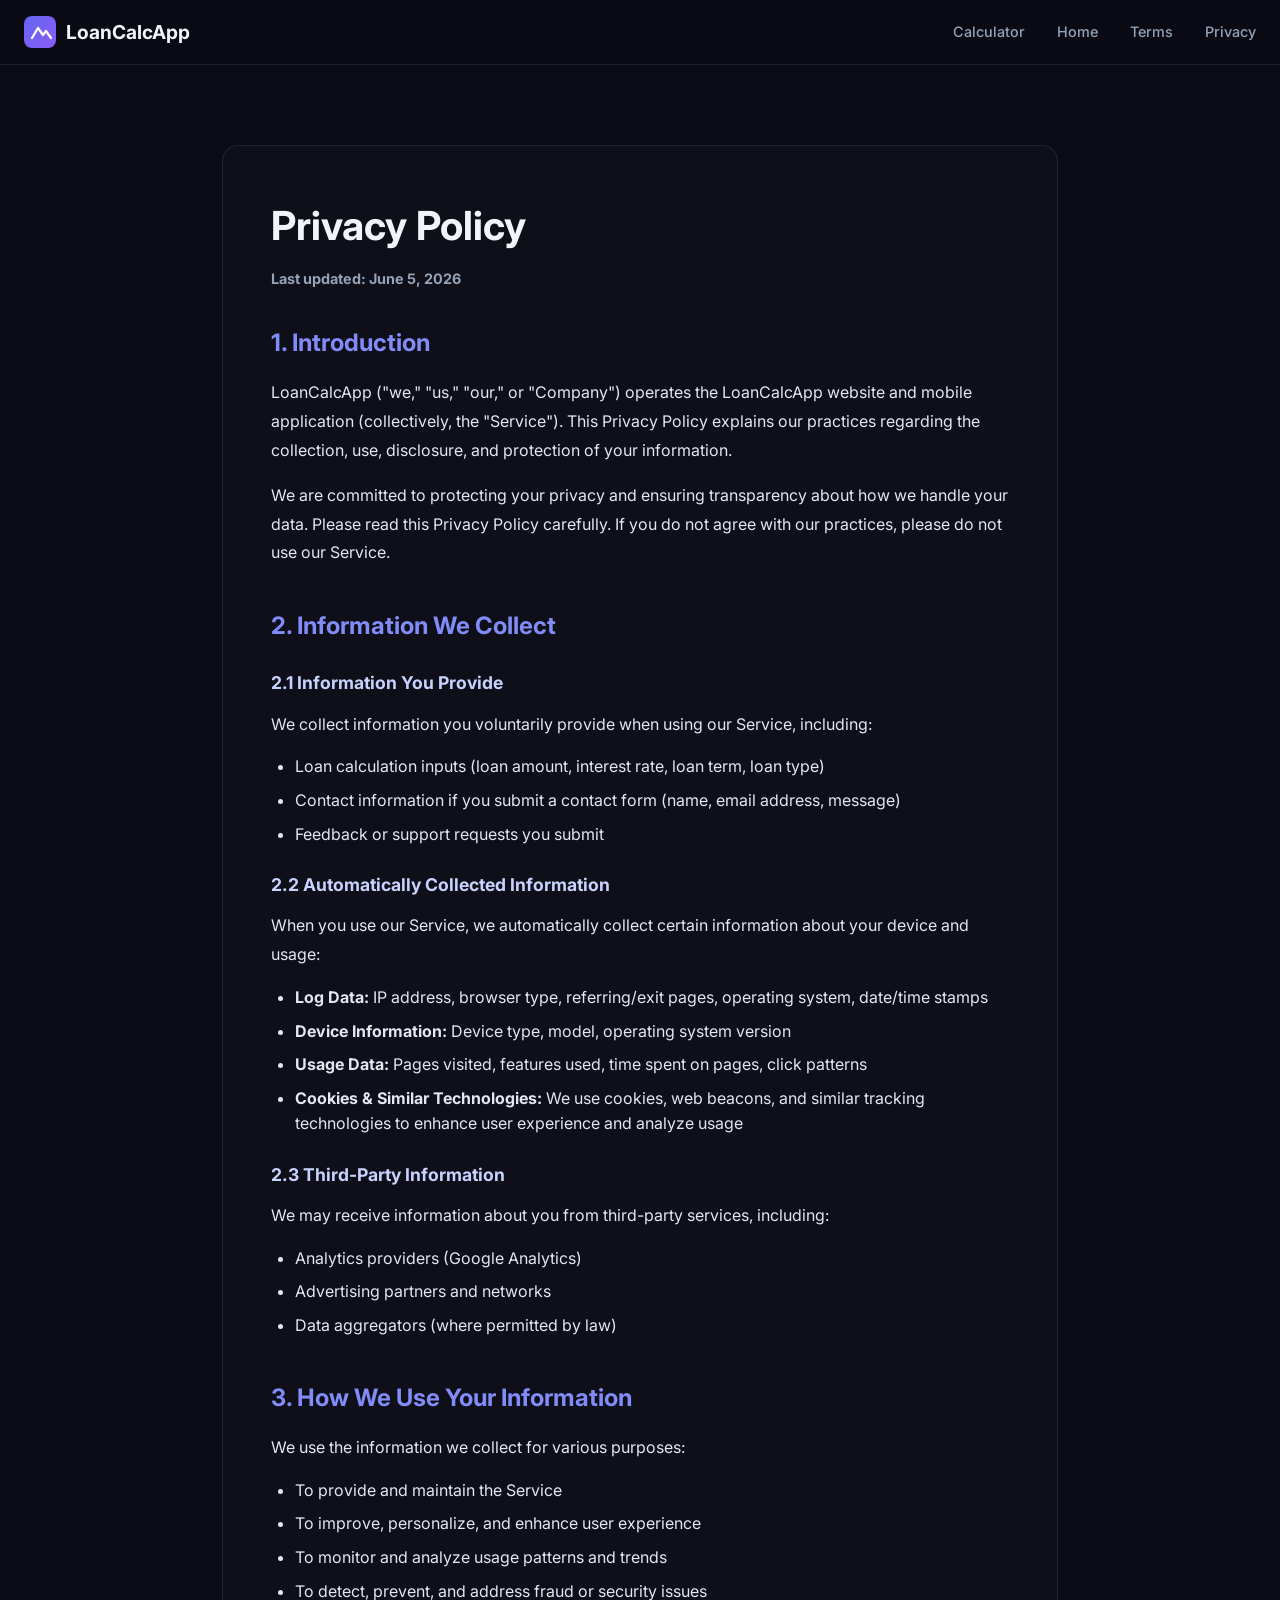
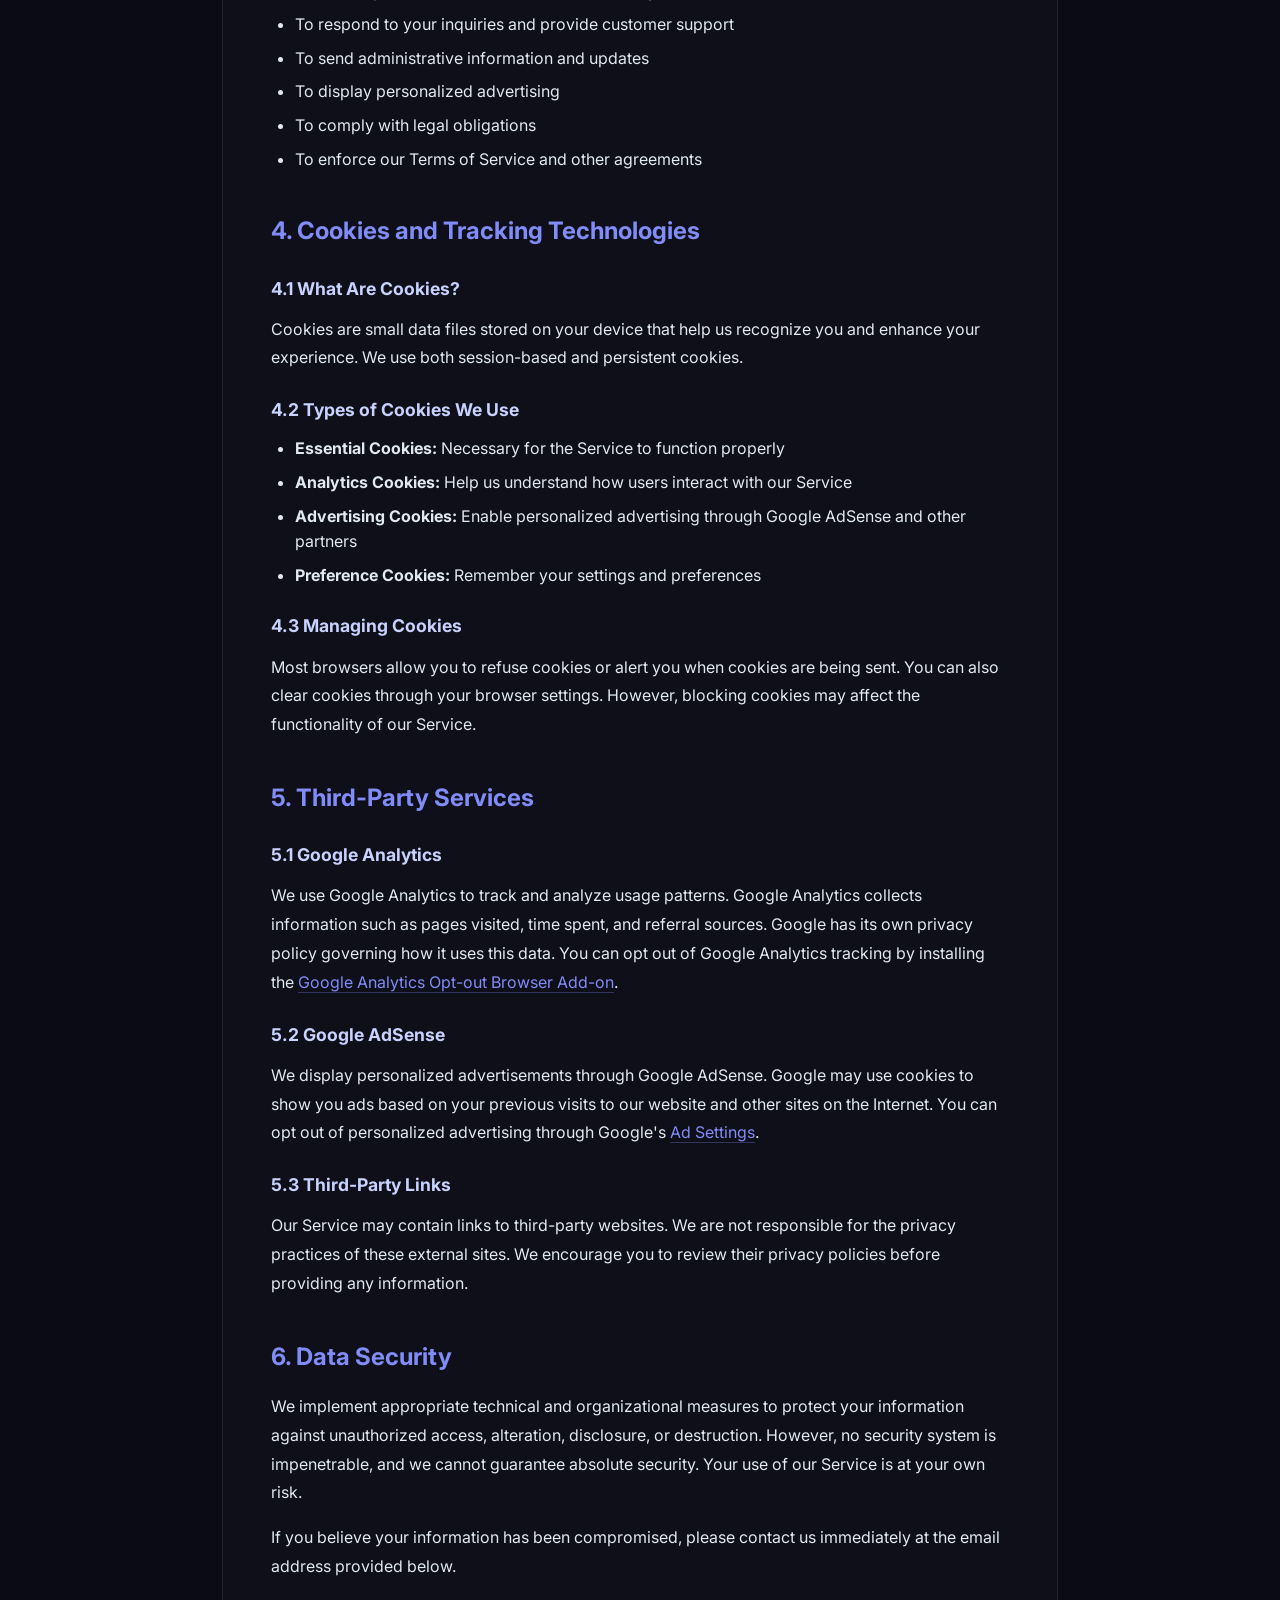
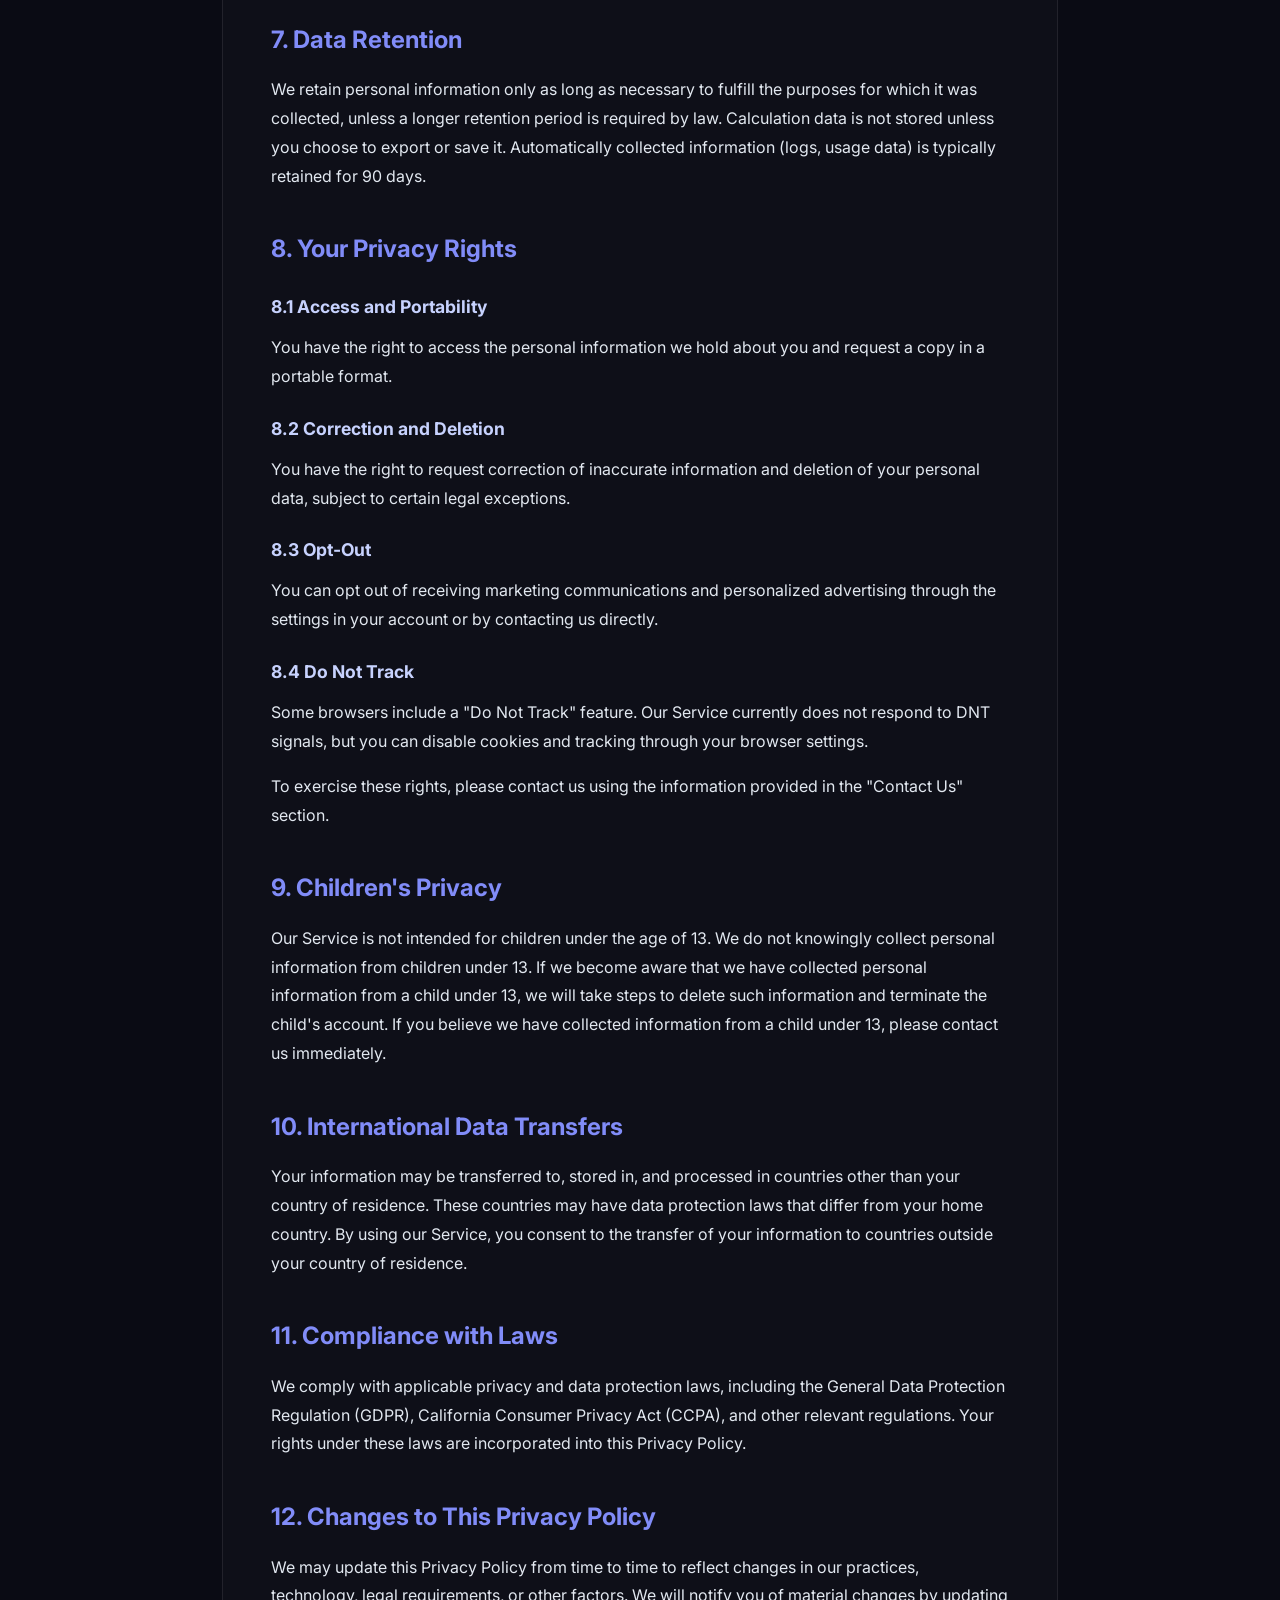
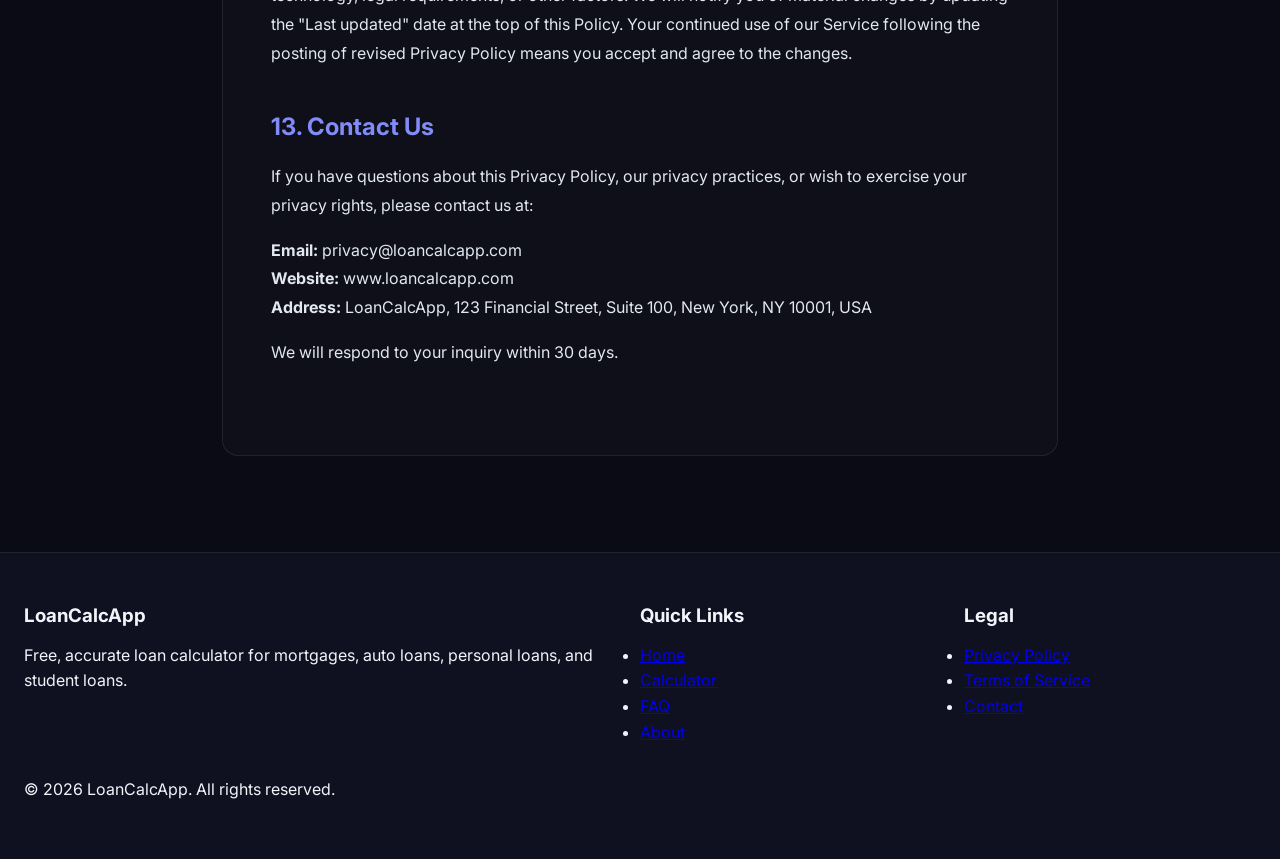
==== privacy-policy.html @ 60f786ec "feat: Add AdSense compliance features - privacy policy, terms of service, cookie consent banner, and" ====
<!DOCTYPE html>
<html lang="en">
<head>
  <meta charset="UTF-8" />
  <meta name="viewport" content="width=device-width, initial-scale=1.0" />
  <title>Privacy Policy – LoanCalcApp</title>
  <meta name="description" content="Privacy policy for LoanCalcApp. Learn how we collect, use, and protect your personal information." />
  <meta name="robots" content="index, follow" />
  <link rel="preconnect" href="https://fonts.googleapis.com" />
  <link rel="preconnect" href="https://fonts.gstatic.com" crossorigin />
  <link href="https://fonts.googleapis.com/css2?family=Inter:wght@300;400;500;600;700;800&display=swap" rel="stylesheet" />
  <link rel="stylesheet" href="style.css" />
  
  <!-- Google AdSense -->
  <meta name="google-adsense-account" content="ca-pub-5492575278599227">
  <script async src="https://pagead2.googlesyndication.com/pagead/js/adsbygoogle.js?client=ca-pub-5492575278599227" crossorigin="anonymous"></script>
</head>
<body>

  <!-- ============================================================
       HEADER
  ============================================================ -->
  <header class="site-header">
    <div class="container header-inner">
      <a href="/" class="logo" aria-label="LoanCalcApp Home">
        <svg width="32" height="32" viewBox="0 0 32 32" fill="none" aria-hidden="true">
          <rect width="32" height="32" rx="8" fill="url(#logoGrad)"/>
          <path d="M8 22L14 12l5 7 3-4 5 7" stroke="white" stroke-width="2.2" stroke-linecap="round" stroke-linejoin="round"/>
          <defs>
            <linearGradient id="logoGrad" x1="0" y1="0" x2="32" y2="32" gradientUnits="userSpaceOnUse">
              <stop stop-color="#6366f1"/>
              <stop offset="1" stop-color="#8b5cf6"/>
            </linearGradient>
          </defs>
        </svg>
        <span>LoanCalcApp</span>
      </a>
      <nav class="header-nav" aria-label="Main navigation">
        <a href="/">Calculator</a>
        <a href="/">Home</a>
        <a href="/terms-of-service.html">Terms</a>
        <a href="/privacy-policy.html">Privacy</a>
      </nav>
    </div>
  </header>

  <!-- ============================================================
       CONTENT
  ============================================================ -->
  <main class="container legal-content">
    <article>
      <h1>Privacy Policy</h1>
      <p class="last-updated"><strong>Last updated: June 5, 2026</strong></p>

      <section>
        <h2>1. Introduction</h2>
        <p>LoanCalcApp ("we," "us," "our," or "Company") operates the LoanCalcApp website and mobile application (collectively, the "Service"). This Privacy Policy explains our practices regarding the collection, use, disclosure, and protection of your information.</p>
        <p>We are committed to protecting your privacy and ensuring transparency about how we handle your data. Please read this Privacy Policy carefully. If you do not agree with our practices, please do not use our Service.</p>
      </section>

      <section>
        <h2>2. Information We Collect</h2>
        
        <h3>2.1 Information You Provide</h3>
        <p>We collect information you voluntarily provide when using our Service, including:</p>
        <ul>
          <li>Loan calculation inputs (loan amount, interest rate, loan term, loan type)</li>
          <li>Contact information if you submit a contact form (name, email address, message)</li>
          <li>Feedback or support requests you submit</li>
        </ul>

        <h3>2.2 Automatically Collected Information</h3>
        <p>When you use our Service, we automatically collect certain information about your device and usage:</p>
        <ul>
          <li><strong>Log Data:</strong> IP address, browser type, referring/exit pages, operating system, date/time stamps</li>
          <li><strong>Device Information:</strong> Device type, model, operating system version</li>
          <li><strong>Usage Data:</strong> Pages visited, features used, time spent on pages, click patterns</li>
          <li><strong>Cookies & Similar Technologies:</strong> We use cookies, web beacons, and similar tracking technologies to enhance user experience and analyze usage</li>
        </ul>

        <h3>2.3 Third-Party Information</h3>
        <p>We may receive information about you from third-party services, including:</p>
        <ul>
          <li>Analytics providers (Google Analytics)</li>
          <li>Advertising partners and networks</li>
          <li>Data aggregators (where permitted by law)</li>
        </ul>
      </section>

      <section>
        <h2>3. How We Use Your Information</h2>
        <p>We use the information we collect for various purposes:</p>
        <ul>
          <li>To provide and maintain the Service</li>
          <li>To improve, personalize, and enhance user experience</li>
          <li>To monitor and analyze usage patterns and trends</li>
          <li>To detect, prevent, and address fraud or security issues</li>
          <li>To respond to your inquiries and provide customer support</li>
          <li>To send administrative information and updates</li>
          <li>To display personalized advertising</li>
          <li>To comply with legal obligations</li>
          <li>To enforce our Terms of Service and other agreements</li>
        </ul>
      </section>

      <section>
        <h2>4. Cookies and Tracking Technologies</h2>
        
        <h3>4.1 What Are Cookies?</h3>
        <p>Cookies are small data files stored on your device that help us recognize you and enhance your experience. We use both session-based and persistent cookies.</p>

        <h3>4.2 Types of Cookies We Use</h3>
        <ul>
          <li><strong>Essential Cookies:</strong> Necessary for the Service to function properly</li>
          <li><strong>Analytics Cookies:</strong> Help us understand how users interact with our Service</li>
          <li><strong>Advertising Cookies:</strong> Enable personalized advertising through Google AdSense and other partners</li>
          <li><strong>Preference Cookies:</strong> Remember your settings and preferences</li>
        </ul>

        <h3>4.3 Managing Cookies</h3>
        <p>Most browsers allow you to refuse cookies or alert you when cookies are being sent. You can also clear cookies through your browser settings. However, blocking cookies may affect the functionality of our Service.</p>
      </section>

      <section>
        <h2>5. Third-Party Services</h2>
        
        <h3>5.1 Google Analytics</h3>
        <p>We use Google Analytics to track and analyze usage patterns. Google Analytics collects information such as pages visited, time spent, and referral sources. Google has its own privacy policy governing how it uses this data. You can opt out of Google Analytics tracking by installing the <a href="https://tools.google.com/dlpage/gaoptout" target="_blank" rel="noopener noreferrer">Google Analytics Opt-out Browser Add-on</a>.</p>

        <h3>5.2 Google AdSense</h3>
        <p>We display personalized advertisements through Google AdSense. Google may use cookies to show you ads based on your previous visits to our website and other sites on the Internet. You can opt out of personalized advertising through Google's <a href="https://adssettings.google.com" target="_blank" rel="noopener noreferrer">Ad Settings</a>.</p>

        <h3>5.3 Third-Party Links</h3>
        <p>Our Service may contain links to third-party websites. We are not responsible for the privacy practices of these external sites. We encourage you to review their privacy policies before providing any information.</p>
      </section>

      <section>
        <h2>6. Data Security</h2>
        <p>We implement appropriate technical and organizational measures to protect your information against unauthorized access, alteration, disclosure, or destruction. However, no security system is impenetrable, and we cannot guarantee absolute security. Your use of our Service is at your own risk.</p>
        <p>If you believe your information has been compromised, please contact us immediately at the email address provided below.</p>
      </section>

      <section>
        <h2>7. Data Retention</h2>
        <p>We retain personal information only as long as necessary to fulfill the purposes for which it was collected, unless a longer retention period is required by law. Calculation data is not stored unless you choose to export or save it. Automatically collected information (logs, usage data) is typically retained for 90 days.</p>
      </section>

      <section>
        <h2>8. Your Privacy Rights</h2>
        
        <h3>8.1 Access and Portability</h3>
        <p>You have the right to access the personal information we hold about you and request a copy in a portable format.</p>

        <h3>8.2 Correction and Deletion</h3>
        <p>You have the right to request correction of inaccurate information and deletion of your personal data, subject to certain legal exceptions.</p>

        <h3>8.3 Opt-Out</h3>
        <p>You can opt out of receiving marketing communications and personalized advertising through the settings in your account or by contacting us directly.</p>

        <h3>8.4 Do Not Track</h3>
        <p>Some browsers include a "Do Not Track" feature. Our Service currently does not respond to DNT signals, but you can disable cookies and tracking through your browser settings.</p>

        <p>To exercise these rights, please contact us using the information provided in the "Contact Us" section.</p>
      </section>

      <section>
        <h2>9. Children's Privacy</h2>
        <p>Our Service is not intended for children under the age of 13. We do not knowingly collect personal information from children under 13. If we become aware that we have collected personal information from a child under 13, we will take steps to delete such information and terminate the child's account. If you believe we have collected information from a child under 13, please contact us immediately.</p>
      </section>

      <section>
        <h2>10. International Data Transfers</h2>
        <p>Your information may be transferred to, stored in, and processed in countries other than your country of residence. These countries may have data protection laws that differ from your home country. By using our Service, you consent to the transfer of your information to countries outside your country of residence.</p>
      </section>

      <section>
        <h2>11. Compliance with Laws</h2>
        <p>We comply with applicable privacy and data protection laws, including the General Data Protection Regulation (GDPR), California Consumer Privacy Act (CCPA), and other relevant regulations. Your rights under these laws are incorporated into this Privacy Policy.</p>
      </section>

      <section>
        <h2>12. Changes to This Privacy Policy</h2>
        <p>We may update this Privacy Policy from time to time to reflect changes in our practices, technology, legal requirements, or other factors. We will notify you of material changes by updating the "Last updated" date at the top of this Policy. Your continued use of our Service following the posting of revised Privacy Policy means you accept and agree to the changes.</p>
      </section>

      <section>
        <h2>13. Contact Us</h2>
        <p>If you have questions about this Privacy Policy, our privacy practices, or wish to exercise your privacy rights, please contact us at:</p>
        <p>
          <strong>Email:</strong> privacy@loancalcapp.com<br>
          <strong>Website:</strong> www.loancalcapp.com<br>
          <strong>Address:</strong> LoanCalcApp, 123 Financial Street, Suite 100, New York, NY 10001, USA
        </p>
        <p>We will respond to your inquiry within 30 days.</p>
      </section>

    </article>
  </main>

  <!-- ============================================================
       FOOTER
  ============================================================ -->
  <footer class="site-footer">
    <div class="container footer-inner">
      <div class="footer-section">
        <h3>LoanCalcApp</h3>
        <p>Free, accurate loan calculator for mortgages, auto loans, personal loans, and student loans.</p>
      </div>
      <div class="footer-section">
        <h3>Quick Links</h3>
        <ul>
          <li><a href="/">Home</a></li>
          <li><a href="/#calculator">Calculator</a></li>
          <li><a href="/#faq">FAQ</a></li>
          <li><a href="/about.html">About</a></li>
        </ul>
      </div>
      <div class="footer-section">
        <h3>Legal</h3>
        <ul>
          <li><a href="/privacy-policy.html">Privacy Policy</a></li>
          <li><a href="/terms-of-service.html">Terms of Service</a></li>
          <li><a href="/contact.html">Contact</a></li>
        </ul>
      </div>
      <div class="footer-section">
        <p>&copy; 2026 LoanCalcApp. All rights reserved.</p>
      </div>
    </div>
  </footer>

  <style>
    .legal-content {
      max-width: 900px;
      margin: 3rem auto;
      padding: 2rem;
    }

    .legal-content article {
      background: rgba(255, 255, 255, 0.02);
      border: 1px solid rgba(255, 255, 255, 0.08);
      border-radius: 16px;
      padding: 3rem;
    }

    .legal-content h1 {
      font-size: 2.5rem;
      margin-bottom: 0.5rem;
      color: #f1f5f9;
    }

    .legal-content .last-updated {
      color: #94a3b8;
      margin-bottom: 2rem;
      font-size: 0.9rem;
    }

    .legal-content section {
      margin-bottom: 2.5rem;
    }

    .legal-content h2 {
      font-size: 1.5rem;
      margin-bottom: 1rem;
      color: #818cf8;
      margin-top: 2rem;
    }

    .legal-content h3 {
      font-size: 1.1rem;
      margin-bottom: 0.75rem;
      margin-top: 1.5rem;
      color: #c7d2fe;
    }

    .legal-content p {
      margin-bottom: 1rem;
      line-height: 1.8;
      color: #e2e8f0;
    }

    .legal-content ul, .legal-content ol {
      margin-left: 1.5rem;
      margin-bottom: 1rem;
    }

    .legal-content li {
      margin-bottom: 0.5rem;
      color: #e2e8f0;
    }

    .legal-content a {
      color: #818cf8;
      text-decoration: none;
      border-bottom: 1px solid rgba(129, 140, 248, 0.3);
      transition: border-color 0.2s;
    }

    .legal-content a:hover {
      border-bottom-color: #818cf8;
    }

    @media (max-width: 768px) {
      .legal-content article {
        padding: 1.5rem;
      }

      .legal-content h1 {
        font-size: 1.75rem;
      }

      .legal-content h2 {
        font-size: 1.25rem;
      }
    }
  </style>

</body>
</html>
---- style.css ----
/* ============================================================
   RESET & ROOT
============================================================ */
*, *::before, *::after { box-sizing: border-box; margin: 0; padding: 0; }

:root {
  --bg: #0a0b14;
  --bg-2: #0f1020;
  --bg-card: rgba(255,255,255,0.04);
  --bg-card-hover: rgba(255,255,255,0.07);
  --border: rgba(255,255,255,0.08);
  --border-active: rgba(99,102,241,0.5);

  --indigo: #6366f1;
  --indigo-light: #818cf8;
  --violet: #8b5cf6;
  --emerald: #10b981;
  --amber: #f59e0b;
  --rose: #f43f5e;

  --text: #f1f5f9;
  --text-2: #94a3b8;
  --text-3: #64748b;

  --radius: 16px;
  --radius-sm: 10px;
  --shadow: 0 4px 24px rgba(0,0,0,0.4);
  --shadow-lg: 0 8px 48px rgba(0,0,0,0.5);

  --font: 'Inter', system-ui, sans-serif;
  --transition: 0.2s cubic-bezier(0.4,0,0.2,1);
}

html { scroll-behavior: smooth; }

body {
  font-family: var(--font);
  background: var(--bg);
  color: var(--text);
  line-height: 1.6;
  min-height: 100vh;
  -webkit-font-smoothing: antialiased;
}

/* ============================================================
   CONTAINER
============================================================ */
.container {
  max-width: 1280px;
  margin: 0 auto;
  padding: 0 24px;
}

/* ============================================================
   HEADER
============================================================ */
.site-header {
  position: sticky;
  top: 0;
  z-index: 100;
  background: rgba(10,11,20,0.85);
  backdrop-filter: blur(20px);
  -webkit-backdrop-filter: blur(20px);
  border-bottom: 1px solid var(--border);
}

.header-inner {
  display: flex;
  align-items: center;
  justify-content: space-between;
  height: 64px;
}

.logo {
  display: flex;
  align-items: center;
  gap: 10px;
  text-decoration: none;
  font-weight: 700;
  font-size: 1.2rem;
  color: var(--text);
  transition: opacity var(--transition);
}
.logo:hover { opacity: 0.8; }

.header-nav {
  display: flex;
  gap: 32px;
}
.header-nav a {
  color: var(--text-2);
  text-decoration: none;
  font-size: 0.9rem;
  font-weight: 500;
  transition: color var(--transition);
}
.header-nav a:hover { color: var(--text); }

/* ============================================================
   HERO
============================================================ */
.hero {
  position: relative;
  overflow: hidden;
  padding: 80px 0 60px;
  text-align: center;
}

.hero-bg {
  position: absolute;
  inset: 0;
  pointer-events: none;
}

.hero-orb {
  position: absolute;
  border-radius: 50%;
  filter: blur(80px);
  opacity: 0.25;
}
.hero-orb-1 {
  width: 500px; height: 500px;
  background: var(--indigo);
  top: -200px; left: -100px;
  animation: pulse 8s ease-in-out infinite;
}
.hero-orb-2 {
  width: 400px; height: 400px;
  background: var(--violet);
  top: -100px; right: -100px;
  animation: pulse 8s ease-in-out infinite 2s;
}
.hero-orb-3 {
  width: 300px; height: 300px;
  background: var(--emerald);
  bottom: -100px; left: 50%;
  transform: translateX(-50%);
  animation: pulse 8s ease-in-out infinite 4s;
}

@keyframes pulse {
  0%, 100% { opacity: 0.2; transform: scale(1); }
  50% { opacity: 0.35; transform: scale(1.05); }
}

.hero-content { position: relative; }

.hero-badge {
  display: inline-block;
  background: rgba(99,102,241,0.15);
  border: 1px solid rgba(99,102,241,0.3);
  color: var(--indigo-light);
  font-size: 0.8rem;
  font-weight: 600;
  letter-spacing: 0.05em;
  text-transform: uppercase;
  padding: 6px 16px;
  border-radius: 100px;
  margin-bottom: 20px;
}

.hero h1 {
  font-size: clamp(2.2rem, 5vw, 3.8rem);
  font-weight: 800;
  line-height: 1.1;
  background: linear-gradient(135deg, #fff 0%, var(--indigo-light) 100%);
  -webkit-background-clip: text;
  -webkit-text-fill-color: transparent;
  background-clip: text;
  margin-bottom: 20px;
}

.hero-subtitle {
  font-size: 1.1rem;
  color: var(--text-2);
  max-width: 600px;
  margin: 0 auto;
}

/* ============================================================
   AD ZONES
============================================================ */
.ad-zone {
  width: 100%;
  display: flex;
  flex-direction: column;
  align-items: center;
  gap: 6px;
  padding: 12px 0;
}

.ad-label {
  font-size: 0.65rem;
  color: var(--text-3);
  text-transform: uppercase;
  letter-spacing: 0.08em;
}

.ad-placeholder {
  width: 100%;
  max-width: 728px;
  height: 90px;
  background: rgba(255,255,255,0.025);
  border: 1px dashed rgba(255,255,255,0.1);
  border-radius: var(--radius-sm);
  display: flex;
  align-items: center;
  justify-content: center;
  color: var(--text-3);
  font-size: 0.75rem;
}

.ad-placeholder--tall {
  max-width: 300px;
  height: 600px;
}

.ad-zone--sidebar .ad-placeholder {
  max-width: 300px;
  height: 250px;
}

.ad-zone--leaderboard {
  background: rgba(0,0,0,0.2);
  border-top: 1px solid var(--border);
  border-bottom: 1px solid var(--border);
}

.ad-zone--in-content {
  margin: 32px 0;
  border-radius: var(--radius);
  background: rgba(255,255,255,0.02);
  border: 1px solid var(--border);
  padding: 16px;
}

/* ============================================================
   MAIN LAYOUT
============================================================ */
.main-layout {
  display: grid;
  grid-template-columns: 1fr 320px;
  gap: 32px;
  padding-top: 32px;
  padding-bottom: 64px;
  align-items: start;
}

.calc-column { min-width: 0; }

.sidebar-column {
  display: flex;
  flex-direction: column;
  gap: 24px;
}

.sticky-ad { position: sticky; top: 84px; }

/* ============================================================
   CARDS
============================================================ */
.card {
  background: var(--bg-card);
  border: 1px solid var(--border);
  border-radius: var(--radius);
  padding: 28px;
  margin-bottom: 24px;
  backdrop-filter: blur(10px);
  transition: border-color var(--transition);
}
.card:hover { border-color: rgba(255,255,255,0.12); }

.card-title {
  font-size: 1rem;
  font-weight: 700;
  color: var(--text);
  margin-bottom: 20px;
  letter-spacing: -0.01em;
}

/* ============================================================
   LOAN TYPE TABS
============================================================ */
.loan-tabs {
  display: flex;
  gap: 8px;
  flex-wrap: wrap;
}

.loan-tab {
  flex: 1;
  min-width: 100px;
  padding: 10px 16px;
  background: rgba(255,255,255,0.04);
  border: 1px solid var(--border);
  border-radius: var(--radius-sm);
  color: var(--text-2);
  font-family: var(--font);
  font-size: 0.875rem;
  font-weight: 500;
  cursor: pointer;
  transition: all var(--transition);
}
.loan-tab:hover {
  background: rgba(255,255,255,0.07);
  color: var(--text);
}
.loan-tab.active {
  background: rgba(99,102,241,0.15);
  border-color: var(--border-active);
  color: var(--indigo-light);
}

/* ============================================================
   INPUTS
============================================================ */
.input-group {
  margin-bottom: 28px;
}
.input-group:last-of-type { margin-bottom: 24px; }

.input-row {
  display: flex;
  justify-content: space-between;
  align-items: center;
  margin-bottom: 12px;
}

.input-row label {
  font-size: 0.875rem;
  font-weight: 500;
  color: var(--text-2);
}

.input-value-box {
  display: flex;
  align-items: center;
  background: rgba(255,255,255,0.06);
  border: 1px solid var(--border);
  border-radius: var(--radius-sm);
  padding: 6px 12px;
  gap: 6px;
  transition: border-color var(--transition);
}
.input-value-box:focus-within { border-color: var(--border-active); }

.input-value-box input {
  background: none;
  border: none;
  outline: none;
  color: var(--text);
  font-family: var(--font);
  font-size: 1rem;
  font-weight: 600;
  width: 100px;
  text-align: right;
}

.currency-symbol {
  color: var(--text-3);
  font-size: 0.875rem;
  font-weight: 500;
}

/* Range Slider */
.slider {
  -webkit-appearance: none;
  appearance: none;
  width: 100%;
  height: 4px;
  border-radius: 100px;
  background: rgba(255,255,255,0.1);
  outline: none;
  cursor: pointer;
}
.slider::-webkit-slider-thumb {
  -webkit-appearance: none;
  width: 18px;
  height: 18px;
  border-radius: 50%;
  background: linear-gradient(135deg, var(--indigo), var(--violet));
  cursor: pointer;
  box-shadow: 0 0 0 3px rgba(99,102,241,0.2);
  transition: box-shadow var(--transition);
}
.slider::-webkit-slider-thumb:hover {
  box-shadow: 0 0 0 6px rgba(99,102,241,0.2);
}
.slider::-moz-range-thumb {
  width: 18px;
  height: 18px;
  border-radius: 50%;
  background: linear-gradient(135deg, var(--indigo), var(--violet));
  cursor: pointer;
  border: none;
}

.slider-labels {
  display: flex;
  justify-content: space-between;
  margin-top: 6px;
  font-size: 0.7rem;
  color: var(--text-3);
}

/* Calculate Button */
.btn-calculate {
  width: 100%;
  padding: 14px 24px;
  background: linear-gradient(135deg, var(--indigo) 0%, var(--violet) 100%);
  border: none;
  border-radius: var(--radius-sm);
  color: #fff;
  font-family: var(--font);
  font-size: 1rem;
  font-weight: 600;
  cursor: pointer;
  transition: all var(--transition);
  box-shadow: 0 4px 20px rgba(99,102,241,0.4);
}
.btn-calculate:hover {
  transform: translateY(-1px);
  box-shadow: 0 6px 28px rgba(99,102,241,0.5);
}
.btn-calculate:active { transform: translateY(0); }

/* ============================================================
   RESULTS
============================================================ */
.results-grid {
  display: grid;
  grid-template-columns: 1fr 1fr;
  gap: 16px;
  margin-bottom: 24px;
}

.result-item {
  background: rgba(255,255,255,0.03);
  border: 1px solid var(--border);
  border-radius: var(--radius-sm);
  padding: 16px;
}

.result-item--primary {
  grid-column: 1 / -1;
  background: linear-gradient(135deg, rgba(99,102,241,0.1) 0%, rgba(139,92,246,0.1) 100%);
  border-color: rgba(99,102,241,0.3);
  text-align: center;
  padding: 24px;
}

.result-label {
  font-size: 0.75rem;
  color: var(--text-3);
  text-transform: uppercase;
  letter-spacing: 0.06em;
  margin-bottom: 8px;
}

.result-value {
  font-size: 2.4rem;
  font-weight: 800;
  color: #fff;
  letter-spacing: -0.02em;
}
.result-value--sm { font-size: 1.5rem; }
.result-value--accent { color: var(--indigo-light); }

/* Cost Breakdown Bar */
.cost-breakdown { margin-top: 8px; }

.breakdown-bar {
  display: flex;
  height: 8px;
  border-radius: 100px;
  overflow: hidden;
  margin-bottom: 10px;
}
.bar-principal {
  background: linear-gradient(90deg, var(--indigo), var(--indigo-light));
  transition: width 0.5s ease;
}
.bar-interest {
  background: linear-gradient(90deg, var(--violet), #a78bfa);
  transition: width 0.5s ease;
}

.breakdown-legend {
  display: flex;
  gap: 20px;
  font-size: 0.8rem;
  color: var(--text-2);
  align-items: center;
}
.legend-dot {
  display: inline-block;
  width: 10px; height: 10px;
  border-radius: 50%;
  margin-right: 6px;
}
.legend-dot--principal { background: var(--indigo); }
.legend-dot--interest { background: var(--violet); }

/* ============================================================
   CHARTS
============================================================ */
.chart-tabs {
  display: flex;
  gap: 4px;
  margin-bottom: 24px;
  background: rgba(255,255,255,0.04);
  border-radius: var(--radius-sm);
  padding: 4px;
}

.chart-tab {
  flex: 1;
  padding: 8px 12px;
  background: none;
  border: none;
  border-radius: 8px;
  color: var(--text-2);
  font-family: var(--font);
  font-size: 0.8rem;
  font-weight: 500;
  cursor: pointer;
  transition: all var(--transition);
  white-space: nowrap;
}
.chart-tab:hover { color: var(--text); }
.chart-tab.active {
  background: rgba(99,102,241,0.2);
  color: var(--indigo-light);
}

.chart-container {
  position: relative;
  height: 300px;
}
.chart-container canvas { max-height: 300px; }

/* ============================================================
   AMORTIZATION TABLE
============================================================ */
.amort-header {
  display: flex;
  justify-content: space-between;
  align-items: center;
  margin-bottom: 8px;
}

.amort-desc {
  font-size: 0.875rem;
  color: var(--text-2);
  margin-bottom: 20px;
}

.btn-export {
  padding: 8px 16px;
  background: rgba(16,185,129,0.1);
  border: 1px solid rgba(16,185,129,0.3);
  border-radius: var(--radius-sm);
  color: var(--emerald);
  font-family: var(--font);
  font-size: 0.8rem;
  font-weight: 600;
  cursor: pointer;
  transition: all var(--transition);
}
.btn-export:hover {
  background: rgba(16,185,129,0.2);
}

.table-wrapper {
  overflow-x: auto;
  border-radius: var(--radius-sm);
  border: 1px solid var(--border);
}

table {
  width: 100%;
  border-collapse: collapse;
  font-size: 0.875rem;
}

thead {
  background: rgba(255,255,255,0.04);
}

th {
  padding: 12px 16px;
  text-align: right;
  font-weight: 600;
  font-size: 0.75rem;
  color: var(--text-3);
  text-transform: uppercase;
  letter-spacing: 0.05em;
  white-space: nowrap;
}
th:first-child, th:nth-child(2) { text-align: left; }

td {
  padding: 11px 16px;
  text-align: right;
  color: var(--text-2);
  border-top: 1px solid rgba(255,255,255,0.04);
}
td:first-child, td:nth-child(2) { text-align: left; color: var(--text-3); }

tbody tr:hover { background: rgba(255,255,255,0.03); }

.td-principal { color: var(--indigo-light) !important; font-weight: 500; }
.td-interest  { color: #a78bfa !important; }
.td-balance   { color: var(--text) !important; font-weight: 600; }

/* Pagination */
.pagination {
  display: flex;
  align-items: center;
  justify-content: center;
  gap: 16px;
  margin-top: 20px;
}

.page-btn {
  padding: 8px 18px;
  background: rgba(255,255,255,0.05);
  border: 1px solid var(--border);
  border-radius: var(--radius-sm);
  color: var(--text-2);
  font-family: var(--font);
  font-size: 0.875rem;
  cursor: pointer;
  transition: all var(--transition);
}
.page-btn:hover:not(:disabled) {
  background: rgba(99,102,241,0.15);
  border-color: var(--border-active);
  color: var(--indigo-light);
}
.page-btn:disabled {
  opacity: 0.3;
  cursor: not-allowed;
}

.page-info {
  font-size: 0.875rem;
  color: var(--text-2);
  min-width: 100px;
  text-align: center;
}

/* ============================================================
   CONTENT SECTIONS
============================================================ */
.content-section {
  background: var(--bg-card);
  border: 1px solid var(--border);
  border-radius: var(--radius);
  padding: 36px;
  margin-bottom: 24px;
}

.content-section h2 {
  font-size: 1.6rem;
  font-weight: 800;
  margin-bottom: 16px;
  background: linear-gradient(135deg, var(--text) 0%, var(--indigo-light) 100%);
  -webkit-background-clip: text;
  -webkit-text-fill-color: transparent;
  background-clip: text;
}

.content-section h3 {
  font-size: 1.05rem;
  font-weight: 700;
  color: var(--text);
  margin: 24px 0 10px;
}

.content-section p {
  color: var(--text-2);
  font-size: 0.95rem;
  line-height: 1.75;
}

.info-box {
  background: rgba(99,102,241,0.08);
  border: 1px solid rgba(99,102,241,0.25);
  border-radius: var(--radius-sm);
  padding: 16px 20px;
  color: var(--indigo-light);
  font-size: 0.9rem;
  margin-top: 20px;
}

.formula-box {
  background: rgba(255,255,255,0.04);
  border: 1px solid var(--border);
  border-radius: var(--radius-sm);
  padding: 20px 24px;
  margin-top: 12px;
  font-size: 0.9rem;
}
.formula-box strong {
  display: block;
  font-size: 1.1rem;
  color: var(--text);
  margin-bottom: 14px;
  font-family: 'Courier New', monospace;
}
.formula-box ul { padding-left: 20px; }
.formula-box li {
  color: var(--text-2);
  margin-bottom: 6px;
}

/* ============================================================
   FAQ
============================================================ */
.faq-list { display: flex; flex-direction: column; gap: 8px; }

.faq-item {
  border: 1px solid var(--border);
  border-radius: var(--radius-sm);
  overflow: hidden;
  transition: border-color var(--transition);
}
.faq-item:hover { border-color: rgba(255,255,255,0.12); }

.faq-question {
  width: 100%;
  display: flex;
  justify-content: space-between;
  align-items: center;
  padding: 16px 20px;
  background: rgba(255,255,255,0.03);
  border: none;
  color: var(--text);
  font-family: var(--font);
  font-size: 0.95rem;
  font-weight: 600;
  cursor: pointer;
  text-align: left;
  transition: background var(--transition);
}
.faq-question:hover { background: rgba(255,255,255,0.06); }

.faq-icon {
  font-size: 1.4rem;
  color: var(--indigo-light);
  transition: transform var(--transition);
  flex-shrink: 0;
  margin-left: 12px;
}
.faq-question[aria-expanded="true"] .faq-icon { transform: rotate(45deg); }

.faq-answer {
  max-height: 0;
  overflow: hidden;
  transition: max-height 0.35s ease, padding 0.2s ease;
}
.faq-answer.open {
  max-height: 300px;
  padding: 0 20px 16px;
}
.faq-answer p {
  color: var(--text-2);
  font-size: 0.9rem;
  line-height: 1.7;
  padding-top: 10px;
}

/* ============================================================
   SIDEBAR WIDGETS
============================================================ */
.widget-card {
  background: var(--bg-card);
  border: 1px solid var(--border);
  border-radius: var(--radius);
  padding: 22px;
}

.widget-title {
  font-size: 0.95rem;
  font-weight: 700;
  color: var(--text);
  margin-bottom: 14px;
}

.tips-list {
  list-style: none;
  display: flex;
  flex-direction: column;
  gap: 12px;
}
.tips-list li {
  font-size: 0.825rem;
  color: var(--text-2);
  line-height: 1.5;
  padding-left: 16px;
  position: relative;
}
.tips-list li::before {
  content: '›';
  position: absolute;
  left: 0;
  color: var(--indigo-light);
  font-weight: 700;
}

/* ============================================================
   FOOTER
============================================================ */
.site-footer {
  background: var(--bg-2);
  border-top: 1px solid var(--border);
  padding: 48px 0 24px;
  margin-top: 64px;
}

.footer-inner {
  display: grid;
  grid-template-columns: 2fr 1fr 1fr;
  gap: 32px;
  margin-bottom: 32px;
}

.footer-section {
  display: flex;
  flex-direction: column;
  gap: 12px;
}

.footer-logo {
  display: flex;
  align-items: center;
  gap: 8px;
  font-weight: 700;
  font-size: 1rem;
  color: var(--text);
  margin-bottom: 8px;
}

.footer-heading {
  font-size: 0.9rem;
  font-weight: 600;
  color: var(--text);
  margin-bottom: 8px;
}

.footer-disclaimer {
  font-size: 0.85rem;
  color: var(--text-2);
  line-height: 1.6;
}

.footer-links {
  list-style: none;
  display: flex;
  flex-direction: column;
  gap: 8px;
}

.footer-links li {
  display: flex;
}

.footer-links a {
  font-size: 0.85rem;
  color: var(--text-2);
  text-decoration: none;
  transition: color var(--transition);
}

.footer-links a:hover {
  color: var(--indigo-light);
}

.footer-bottom {
  display: flex;
  justify-content: center;
  padding-top: 24px;
  border-top: 1px solid var(--border);
}

.footer-copyright {
  font-size: 0.8rem;
  color: var(--text-3);
}

@media (max-width: 768px) {
  .footer-inner {
    grid-template-columns: 1fr;
    gap: 24px;
  }
}

/* ============================================================   COOKIE CONSENT BANNER
============================================================ */
.cookie-consent {
  position: fixed;
  bottom: 0;
  left: 0;
  right: 0;
  background: rgba(10, 11, 20, 0.95);
  backdrop-filter: blur(20px);
  -webkit-backdrop-filter: blur(20px);
  border-top: 1px solid var(--border);
  z-index: 9999;
  padding: 16px 24px;
  box-shadow: 0 -2px 16px rgba(0, 0, 0, 0.5);
  animation: slideUp 0.3s ease;
}

@keyframes slideUp {
  from {
    transform: translateY(100%);
    opacity: 0;
  }
  to {
    transform: translateY(0);
    opacity: 1;
  }
}

.cookie-consent.hidden {
  display: none;
}

.cookie-content {
  max-width: 1280px;
  margin: 0 auto;
  display: flex;
  align-items: center;
  justify-content: space-between;
  gap: 24px;
}

.cookie-text h3 {
  font-size: 1rem;
  font-weight: 600;
  color: var(--text);
  margin-bottom: 8px;
}

.cookie-text p {
  font-size: 0.85rem;
  color: var(--text-2);
  line-height: 1.5;
}

.cookie-buttons {
  display: flex;
  gap: 12px;
  flex-shrink: 0;
}

.cookie-btn {
  padding: 10px 24px;
  border: none;
  border-radius: 8px;
  font-size: 0.9rem;
  font-weight: 600;
  cursor: pointer;
  transition: all var(--transition);
  font-family: var(--font);
}

.cookie-btn-primary {
  background: var(--indigo);
  color: white;
}

.cookie-btn-primary:hover {
  background: var(--indigo-light);
  box-shadow: 0 4px 12px rgba(99, 102, 241, 0.4);
}

.cookie-btn-secondary {
  background: transparent;
  color: var(--text-2);
  border: 1px solid var(--border);
}

.cookie-btn-secondary:hover {
  border-color: var(--text);
  color: var(--text);
}

@media (max-width: 768px) {
  .cookie-consent {
    padding: 12px 16px;
  }

  .cookie-content {
    flex-direction: column;
    align-items: flex-start;
    gap: 12px;
  }

  .cookie-buttons {
    width: 100%;
  }

  .cookie-btn {
    flex: 1;
  }
}

/* ============================================================
   AD SPACES
============================================================ */
.ad-space {
  margin: 32px 0;
  display: flex;
  justify-content: center;
}

.ad-space-top {
  background: rgba(255, 255, 255, 0.02);
  border: 1px solid var(--border);
  border-radius: var(--radius);
  padding: 16px;
  min-height: 280px;
}

.ad-space-middle {
  background: rgba(255, 255, 255, 0.02);
  border: 1px solid var(--border);
  border-radius: var(--radius);
  padding: 16px;
  min-height: 280px;
}

.ad-space-sidebar {
  min-height: 400px;
  padding: 0;
  border: none;
  background: transparent;
}

.ad-space ins {
  display: block;
  width: 100%;
}

/* ============================================================   ANIMATIONS
============================================================ */
@keyframes fadeInUp {
  from { opacity: 0; transform: translateY(16px); }
  to   { opacity: 1; transform: translateY(0); }
}
.card { animation: fadeInUp 0.4s ease both; }

/* ============================================================
   RESPONSIVE
============================================================ */
@media (max-width: 1024px) {
  .main-layout {
    grid-template-columns: 1fr;
  }
  .sidebar-column {
    display: grid;
    grid-template-columns: 1fr 1fr;
    gap: 16px;
  }
  .sticky-ad { position: static; }
}

@media (max-width: 640px) {
  .header-nav { display: none; }
  .hero { padding: 48px 0 40px; }
  .loan-tabs { flex-wrap: wrap; }
  .loan-tab { min-width: calc(50% - 4px); }
  .results-grid { grid-template-columns: 1fr; }
  .result-item--primary { grid-column: 1; }
  .chart-tabs { flex-direction: column; }
  .content-section { padding: 24px 20px; }
  .sidebar-column { grid-template-columns: 1fr; }
}
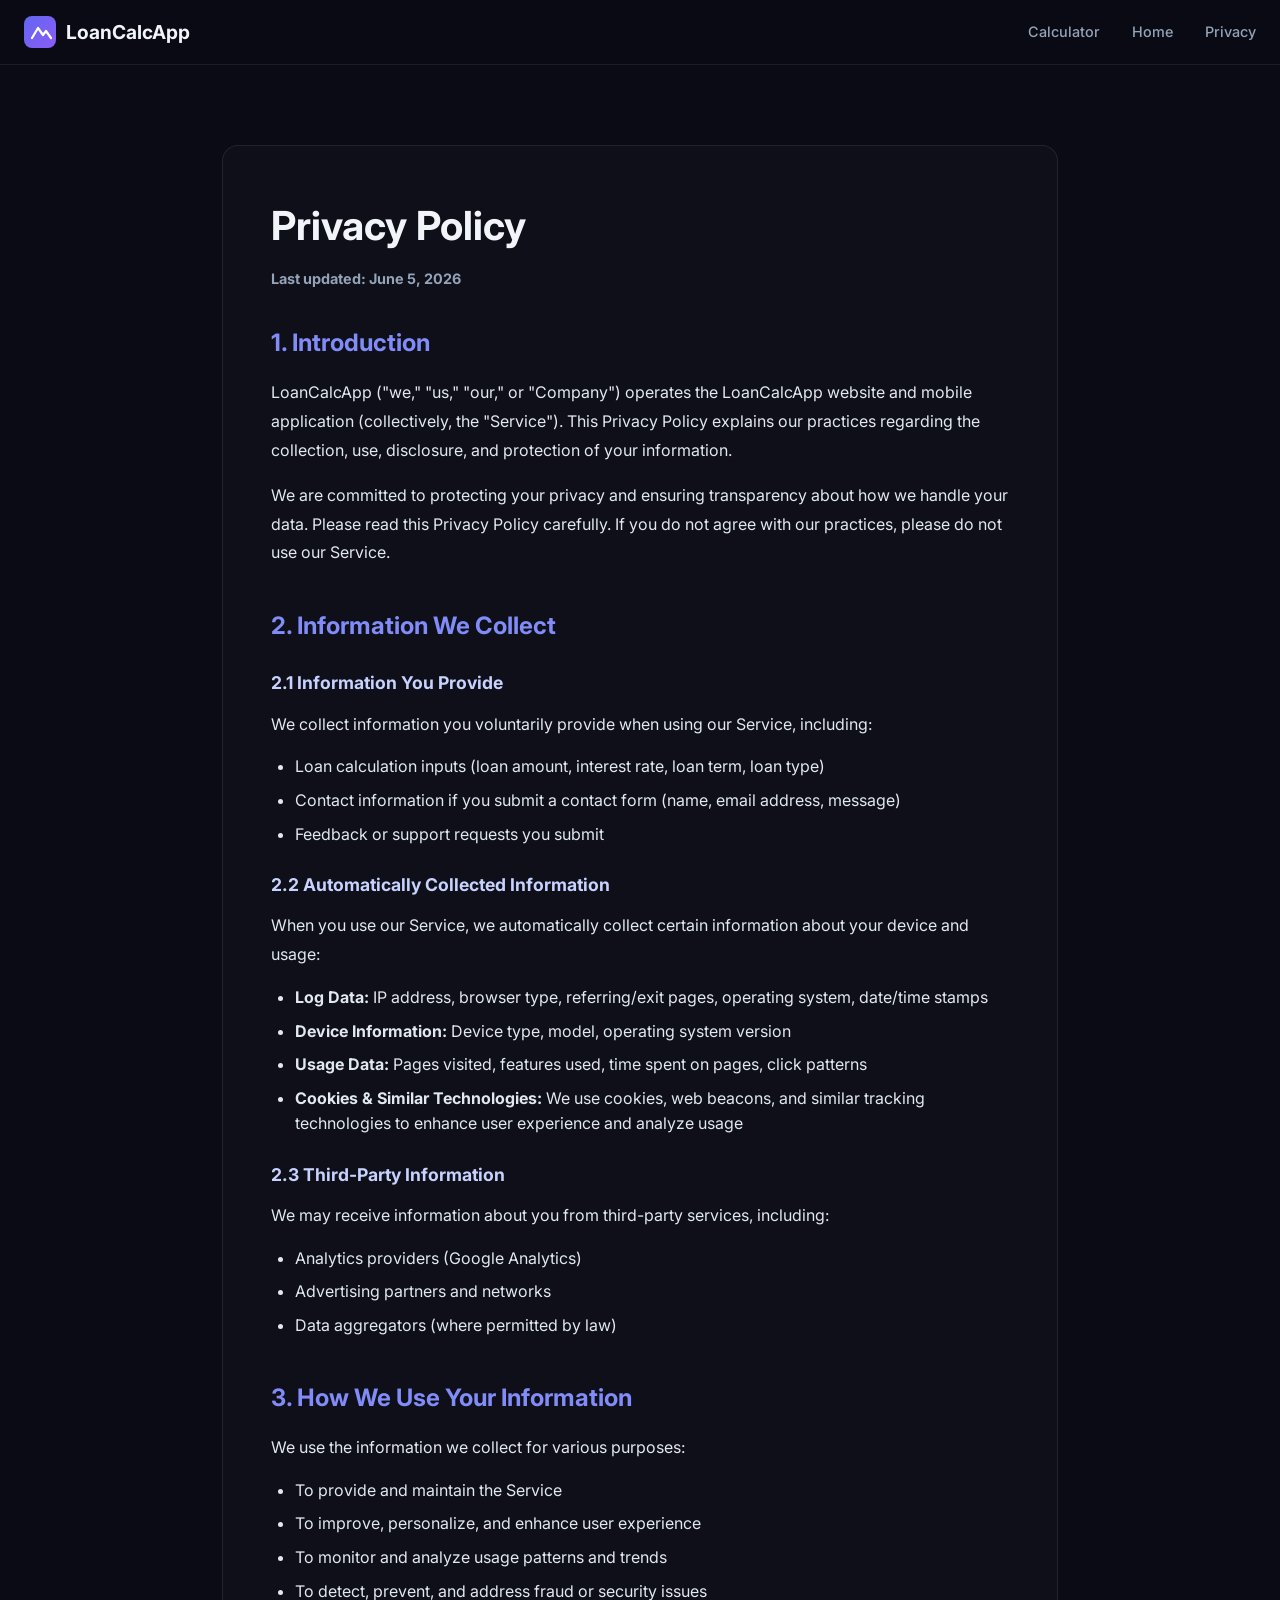
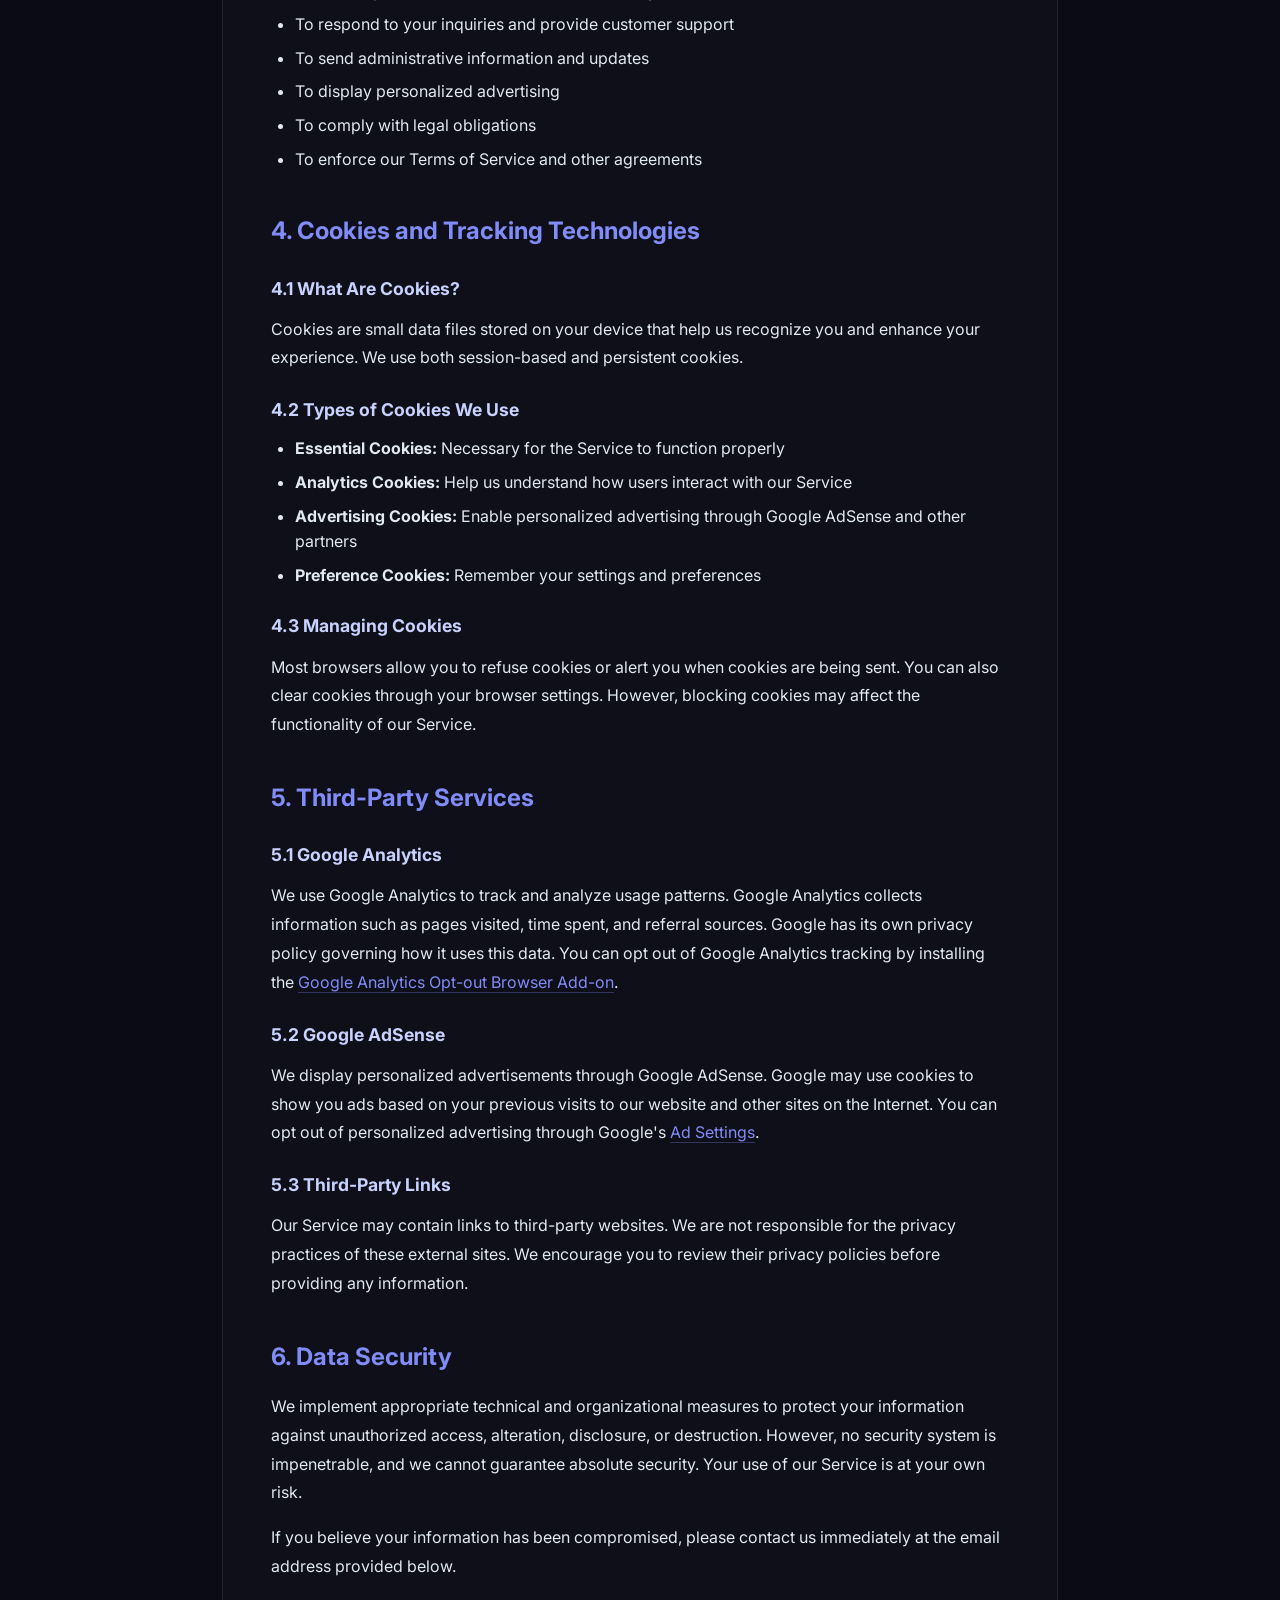
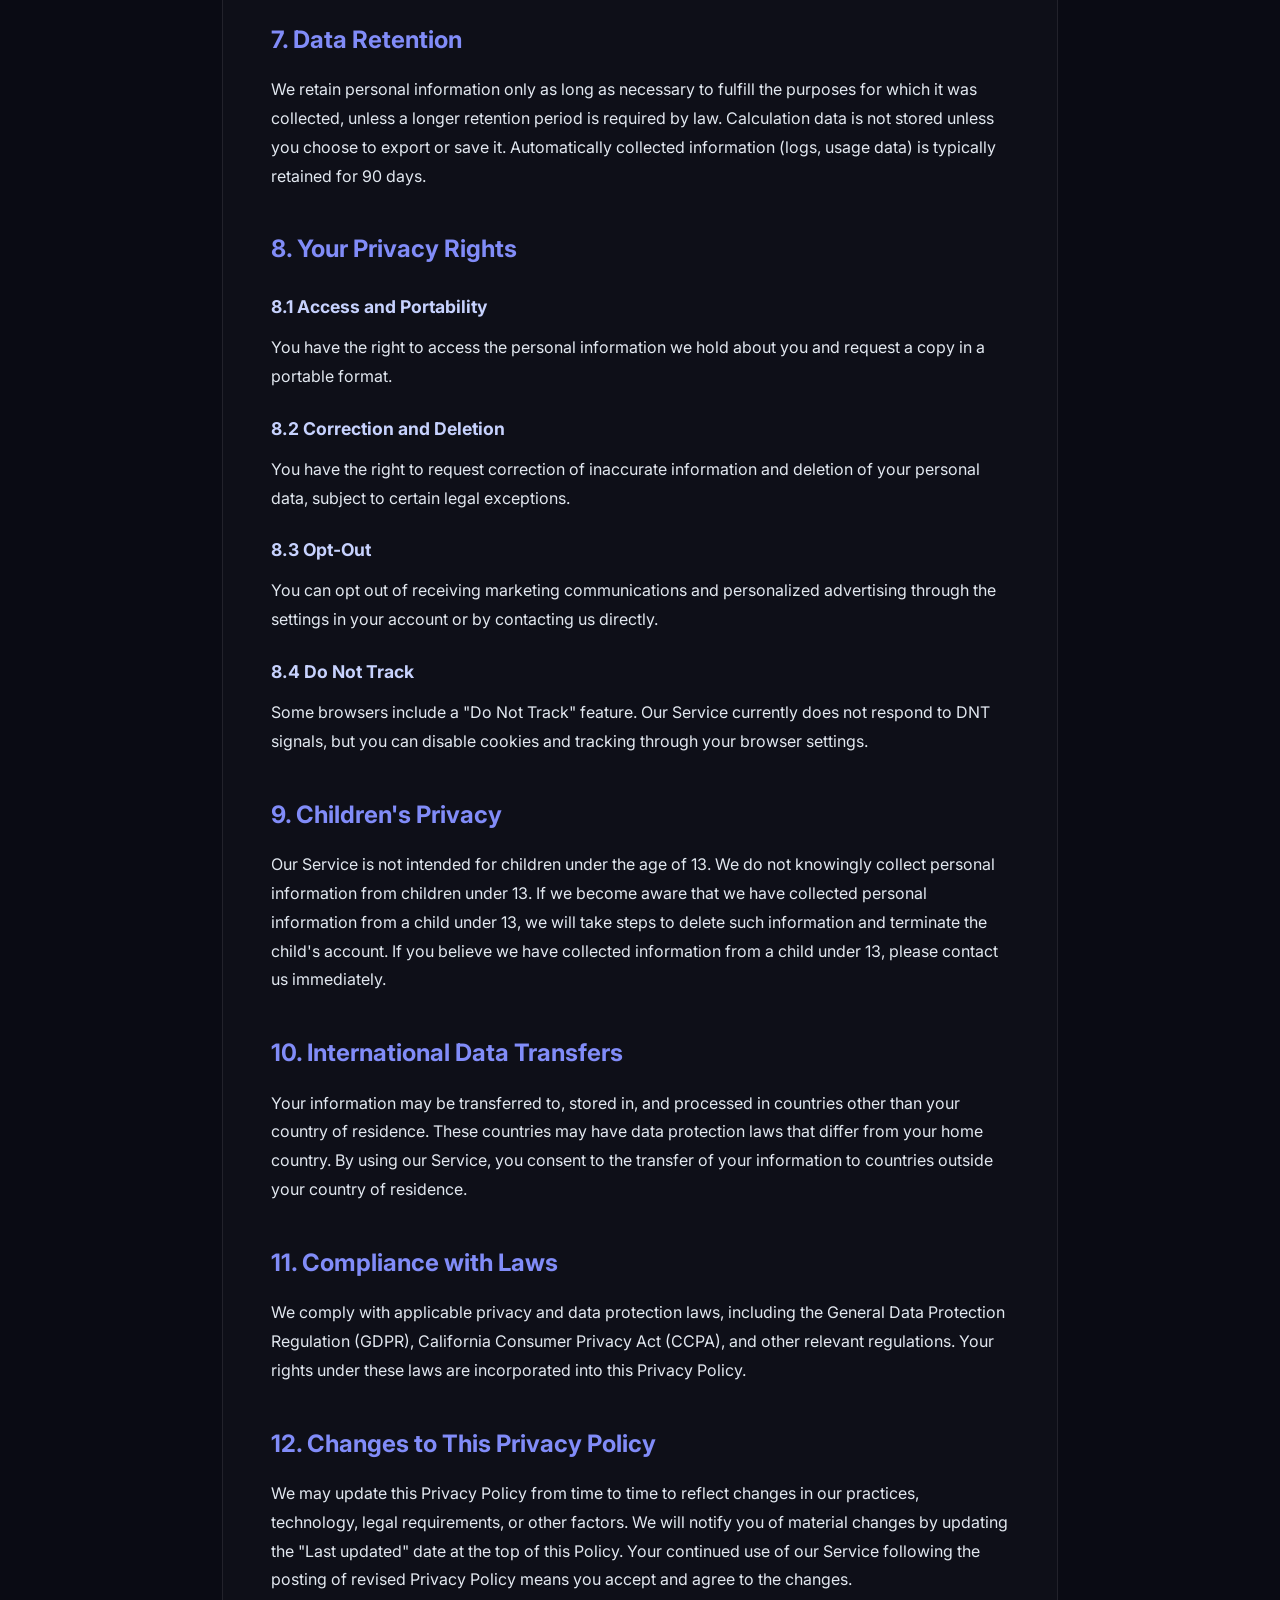
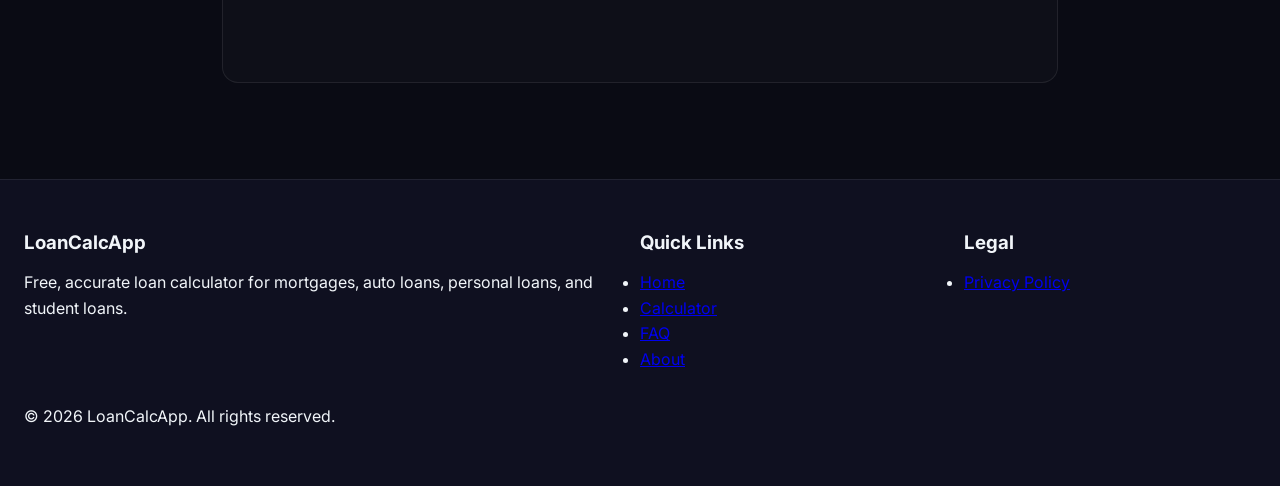
==== commit 6b068f2a: "chore: remove Terms of Service and contact links; update Privacy Policy" ====
--- a/privacy-policy.html
+++ b/privacy-policy.html
@@ -38,7 +38,6 @@
       <nav class="header-nav" aria-label="Main navigation">
         <a href="/">Calculator</a>
         <a href="/">Home</a>
-        <a href="/terms-of-service.html">Terms</a>
         <a href="/privacy-policy.html">Privacy</a>
       </nav>
     </div>
@@ -159,8 +158,6 @@
 
         <h3>8.4 Do Not Track</h3>
         <p>Some browsers include a "Do Not Track" feature. Our Service currently does not respond to DNT signals, but you can disable cookies and tracking through your browser settings.</p>
-
-        <p>To exercise these rights, please contact us using the information provided in the "Contact Us" section.</p>
       </section>
 
       <section>
@@ -183,16 +180,7 @@
         <p>We may update this Privacy Policy from time to time to reflect changes in our practices, technology, legal requirements, or other factors. We will notify you of material changes by updating the "Last updated" date at the top of this Policy. Your continued use of our Service following the posting of revised Privacy Policy means you accept and agree to the changes.</p>
       </section>
 
-      <section>
-        <h2>13. Contact Us</h2>
-        <p>If you have questions about this Privacy Policy, our privacy practices, or wish to exercise your privacy rights, please contact us at:</p>
-        <p>
-          <strong>Email:</strong> privacy@loancalcapp.com<br>
-          <strong>Website:</strong> www.loancalcapp.com<br>
-          <strong>Address:</strong> LoanCalcApp, 123 Financial Street, Suite 100, New York, NY 10001, USA
-        </p>
-        <p>We will respond to your inquiry within 30 days.</p>
-      </section>
+      <!-- Contact information removed as requested -->
 
     </article>
   </main>
@@ -219,8 +207,6 @@
         <h3>Legal</h3>
         <ul>
           <li><a href="/privacy-policy.html">Privacy Policy</a></li>
-          <li><a href="/terms-of-service.html">Terms of Service</a></li>
-          <li><a href="/contact.html">Contact</a></li>
         </ul>
       </div>
       <div class="footer-section">
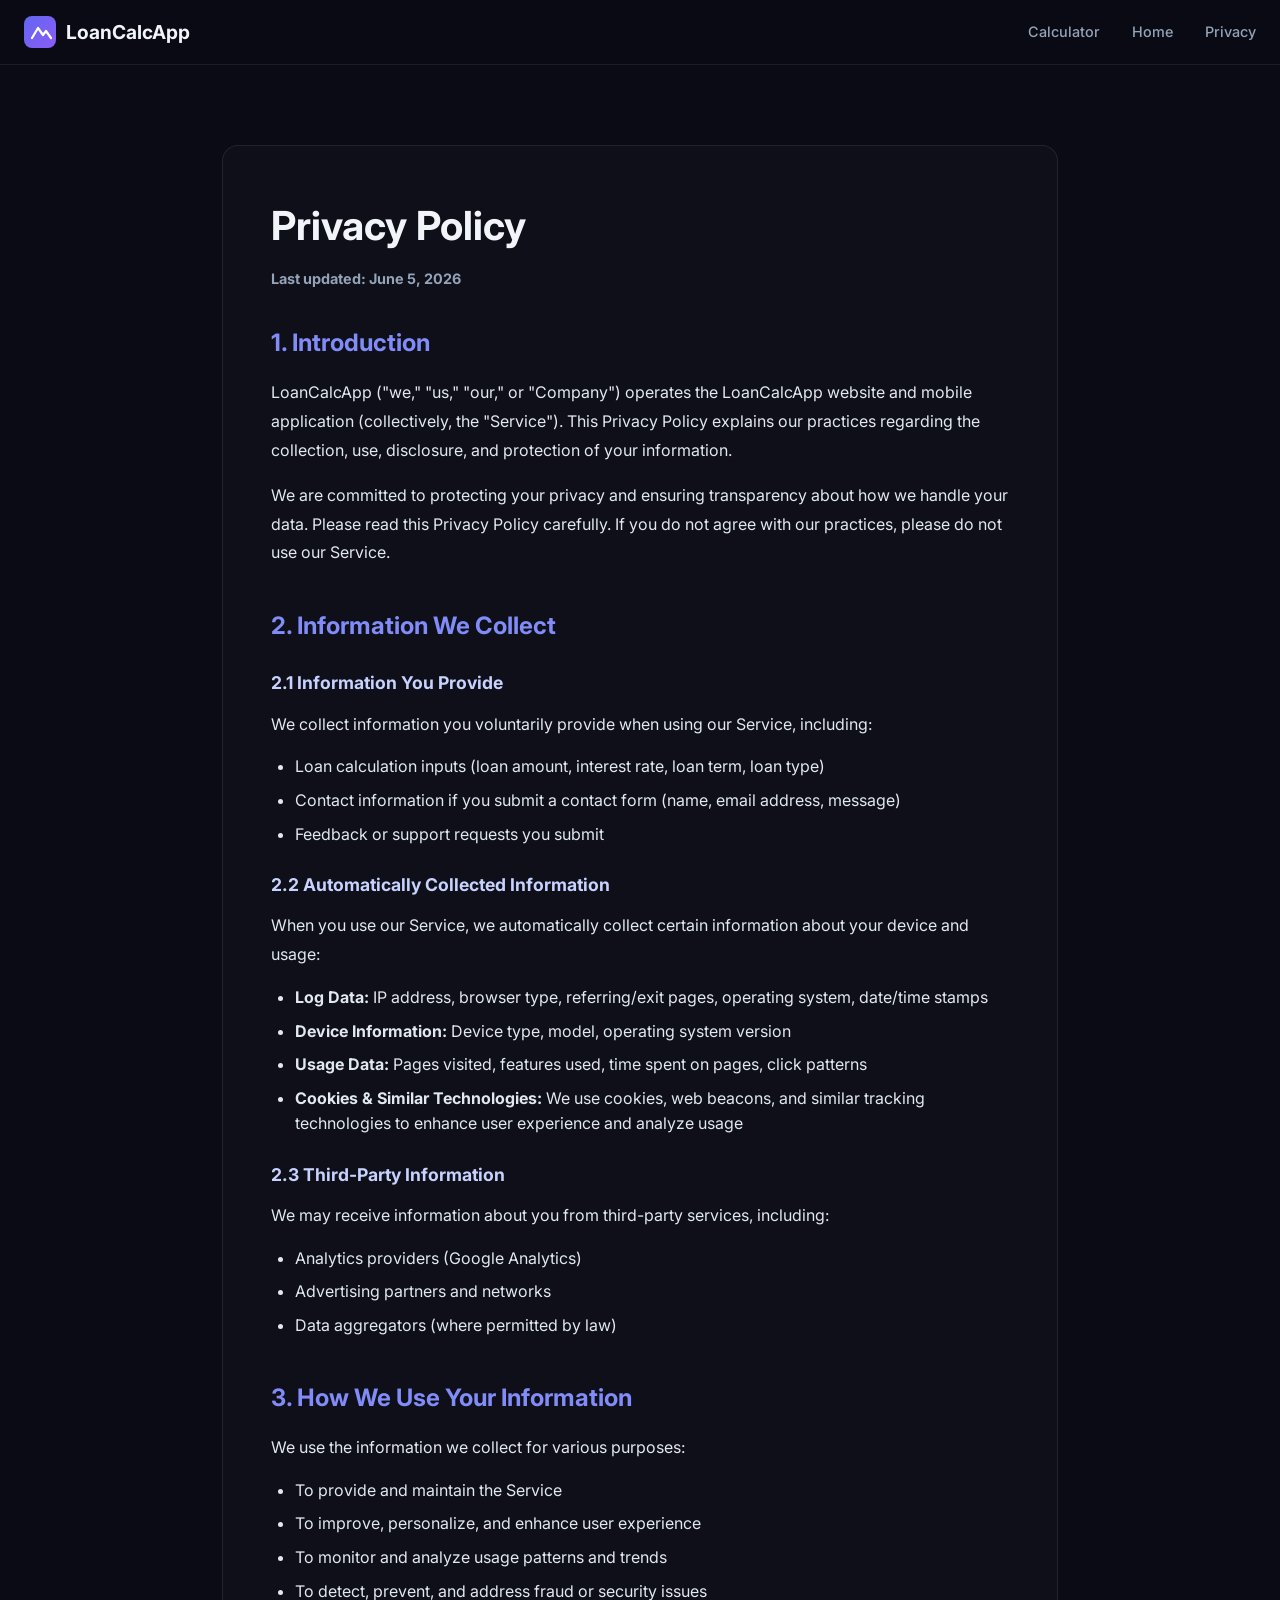
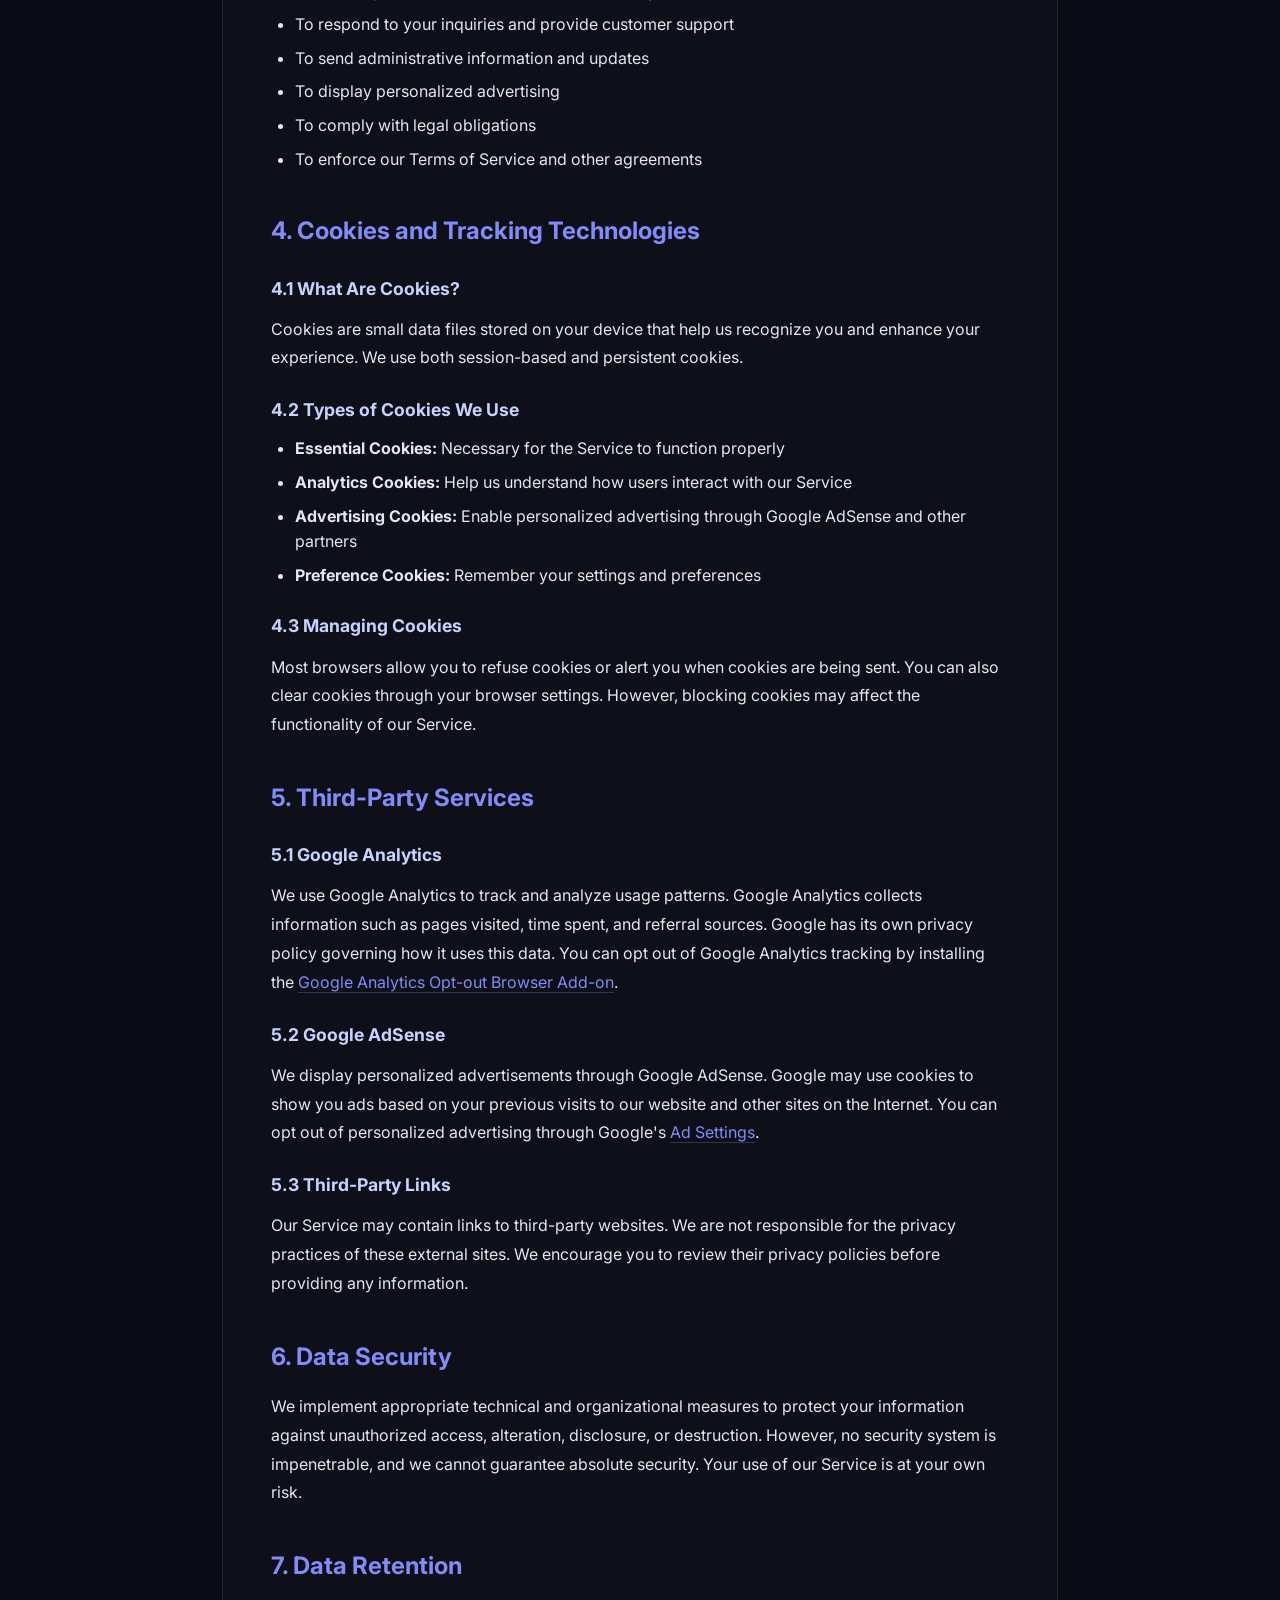
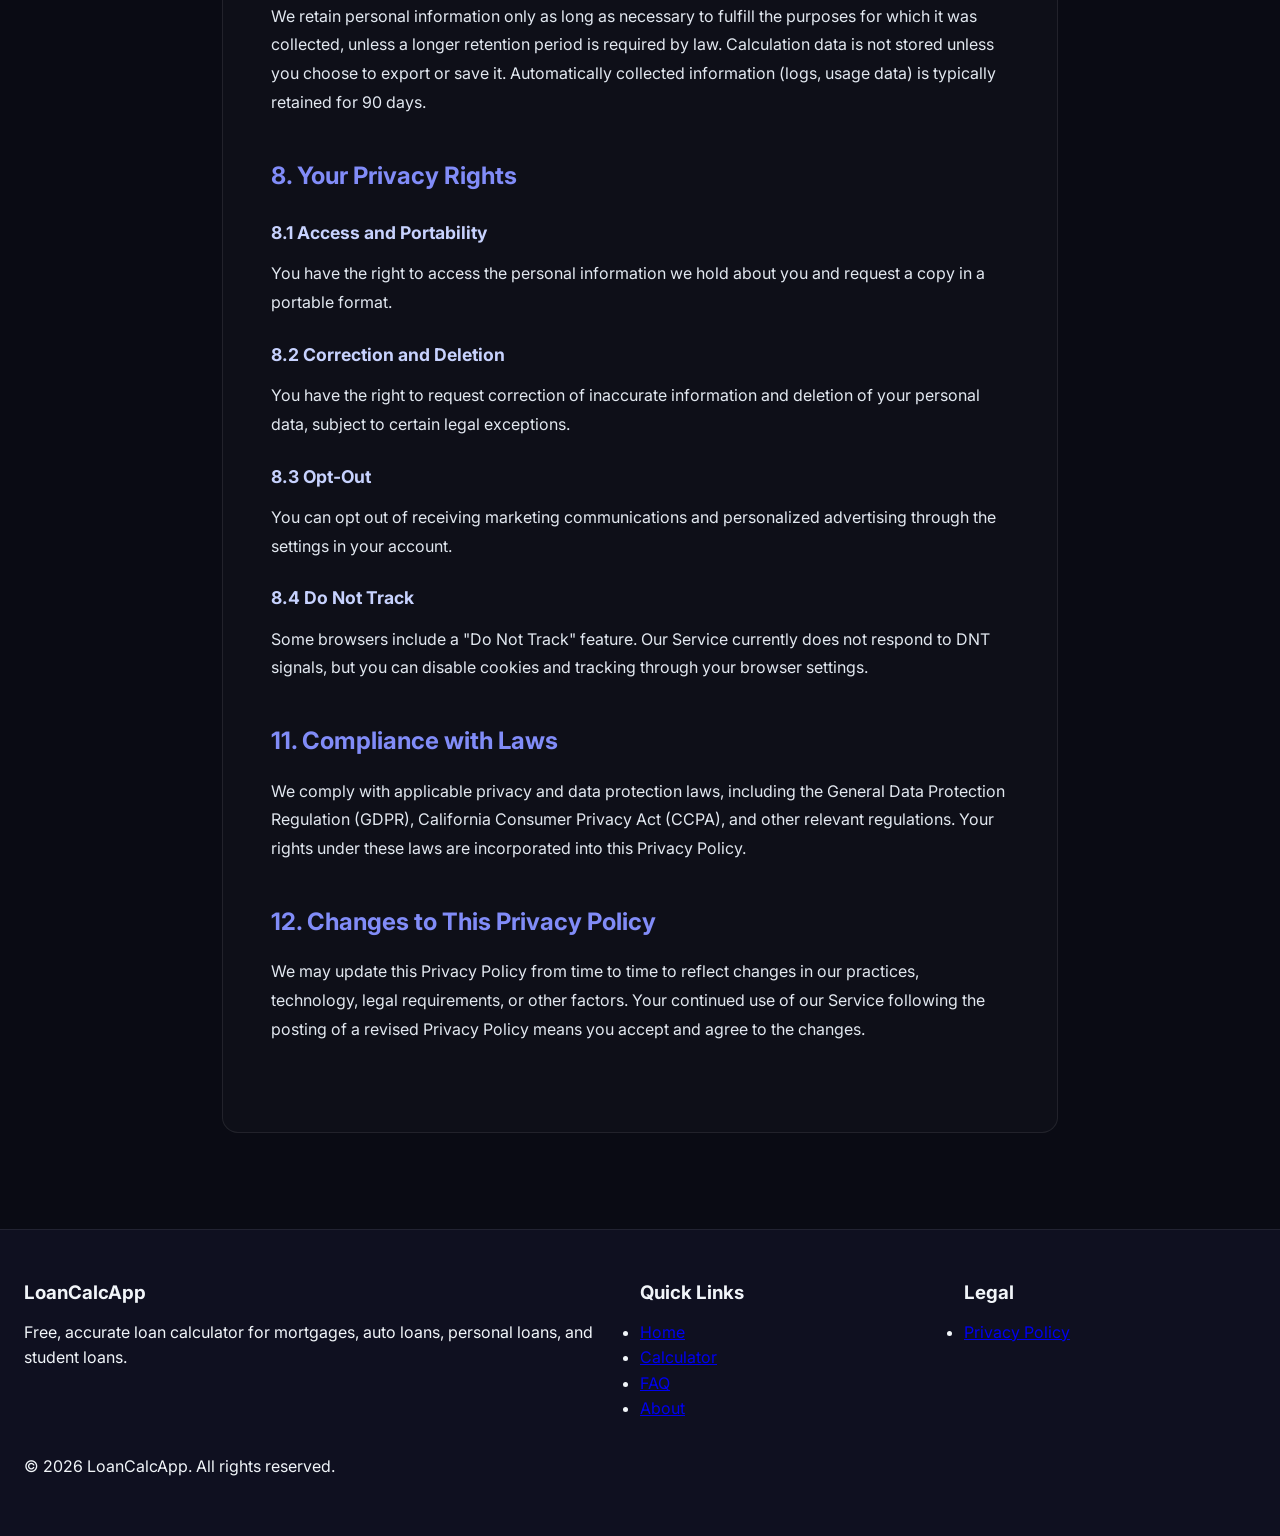
==== commit da3d897c: "chore: remove contact references and remove sections 9-10; adjust policy change language" ====
--- a/privacy-policy.html
+++ b/privacy-policy.html
@@ -136,7 +136,6 @@
       <section>
         <h2>6. Data Security</h2>
         <p>We implement appropriate technical and organizational measures to protect your information against unauthorized access, alteration, disclosure, or destruction. However, no security system is impenetrable, and we cannot guarantee absolute security. Your use of our Service is at your own risk.</p>
-        <p>If you believe your information has been compromised, please contact us immediately at the email address provided below.</p>
       </section>
 
       <section>
@@ -154,21 +153,13 @@
         <p>You have the right to request correction of inaccurate information and deletion of your personal data, subject to certain legal exceptions.</p>
 
         <h3>8.3 Opt-Out</h3>
-        <p>You can opt out of receiving marketing communications and personalized advertising through the settings in your account or by contacting us directly.</p>
+        <p>You can opt out of receiving marketing communications and personalized advertising through the settings in your account.</p>
 
         <h3>8.4 Do Not Track</h3>
         <p>Some browsers include a "Do Not Track" feature. Our Service currently does not respond to DNT signals, but you can disable cookies and tracking through your browser settings.</p>
       </section>
 
-      <section>
-        <h2>9. Children's Privacy</h2>
-        <p>Our Service is not intended for children under the age of 13. We do not knowingly collect personal information from children under 13. If we become aware that we have collected personal information from a child under 13, we will take steps to delete such information and terminate the child's account. If you believe we have collected information from a child under 13, please contact us immediately.</p>
-      </section>
-
-      <section>
-        <h2>10. International Data Transfers</h2>
-        <p>Your information may be transferred to, stored in, and processed in countries other than your country of residence. These countries may have data protection laws that differ from your home country. By using our Service, you consent to the transfer of your information to countries outside your country of residence.</p>
-      </section>
+      <!-- Sections 9 (Children's Privacy) and 10 (International Data Transfers) removed as requested -->
 
       <section>
         <h2>11. Compliance with Laws</h2>
@@ -177,7 +168,7 @@
 
       <section>
         <h2>12. Changes to This Privacy Policy</h2>
-        <p>We may update this Privacy Policy from time to time to reflect changes in our practices, technology, legal requirements, or other factors. We will notify you of material changes by updating the "Last updated" date at the top of this Policy. Your continued use of our Service following the posting of revised Privacy Policy means you accept and agree to the changes.</p>
+        <p>We may update this Privacy Policy from time to time to reflect changes in our practices, technology, legal requirements, or other factors. Your continued use of our Service following the posting of a revised Privacy Policy means you accept and agree to the changes.</p>
       </section>
 
       <!-- Contact information removed as requested -->
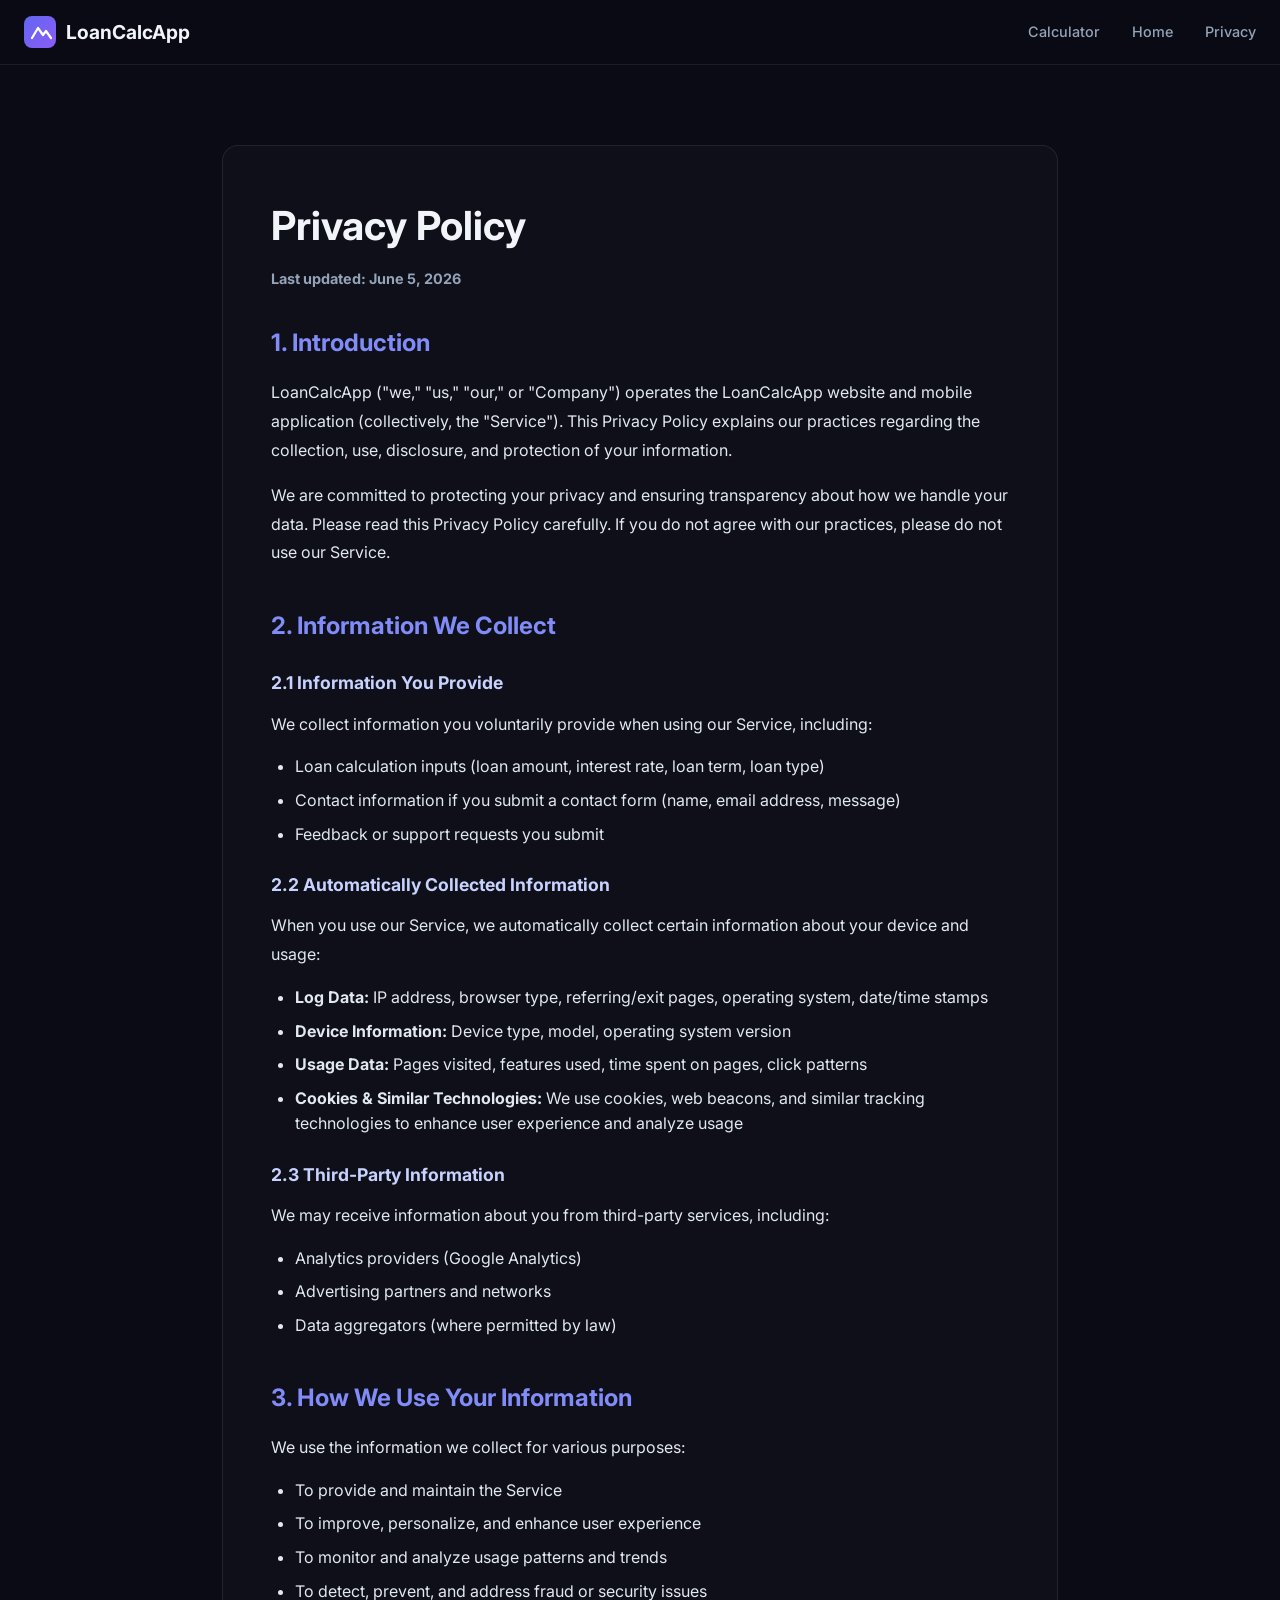
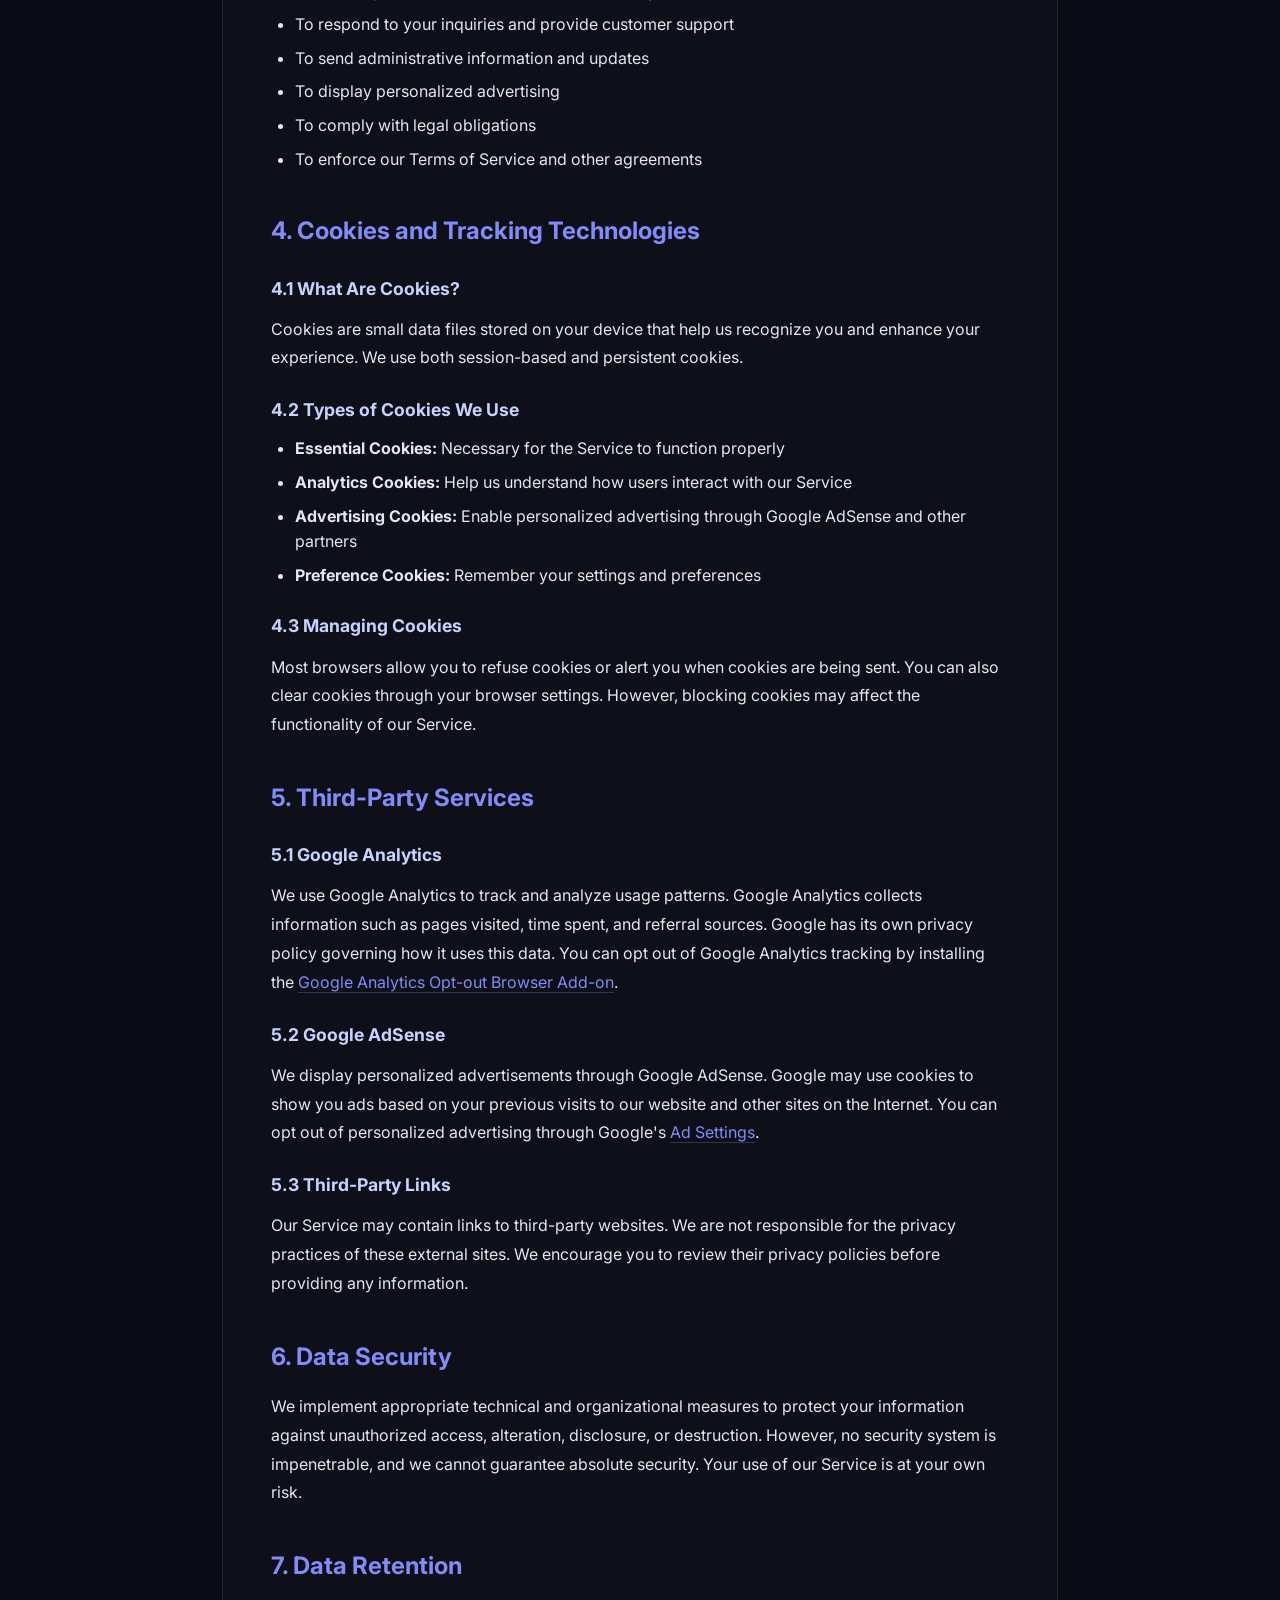
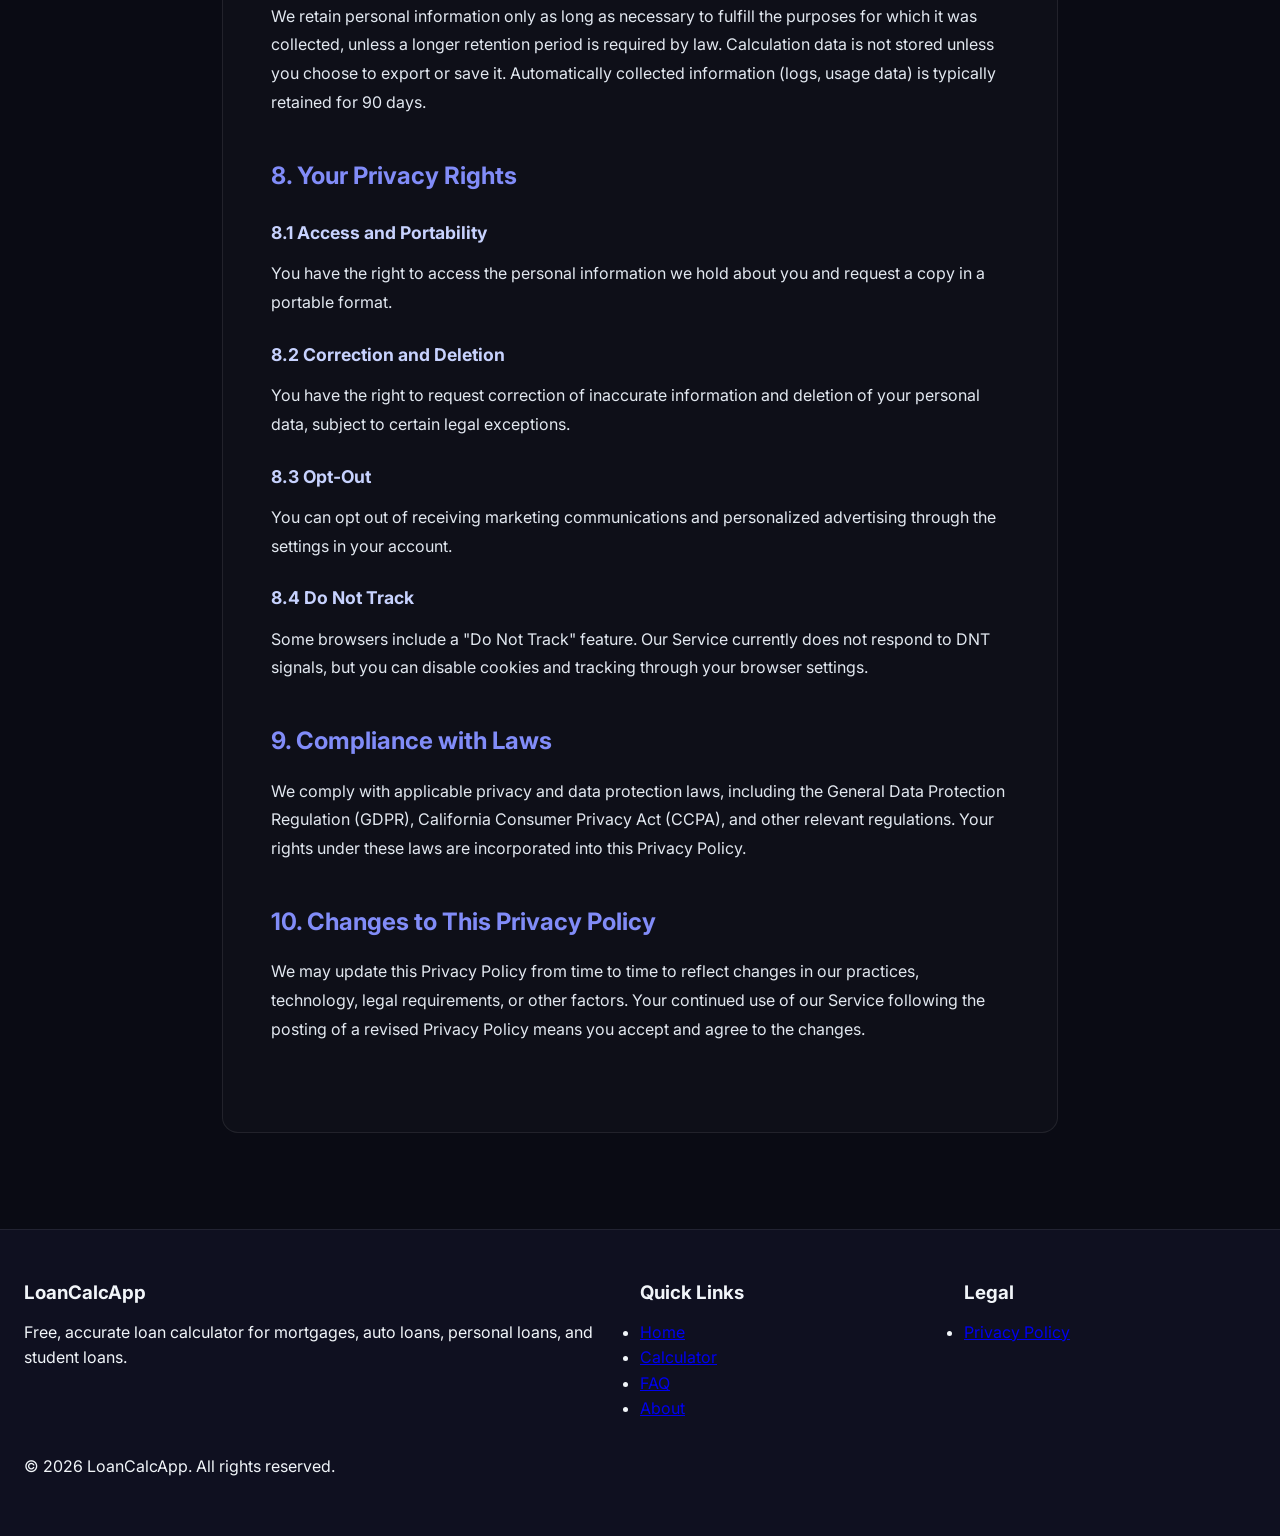
==== commit 2efe31e3: "chore: renumber privacy policy sections sequentially" ====
--- a/privacy-policy.html
+++ b/privacy-policy.html
@@ -162,12 +162,12 @@
       <!-- Sections 9 (Children's Privacy) and 10 (International Data Transfers) removed as requested -->
 
       <section>
-        <h2>11. Compliance with Laws</h2>
+        <h2>9. Compliance with Laws</h2>
         <p>We comply with applicable privacy and data protection laws, including the General Data Protection Regulation (GDPR), California Consumer Privacy Act (CCPA), and other relevant regulations. Your rights under these laws are incorporated into this Privacy Policy.</p>
       </section>
 
       <section>
-        <h2>12. Changes to This Privacy Policy</h2>
+        <h2>10. Changes to This Privacy Policy</h2>
         <p>We may update this Privacy Policy from time to time to reflect changes in our practices, technology, legal requirements, or other factors. Your continued use of our Service following the posting of a revised Privacy Policy means you accept and agree to the changes.</p>
       </section>
 
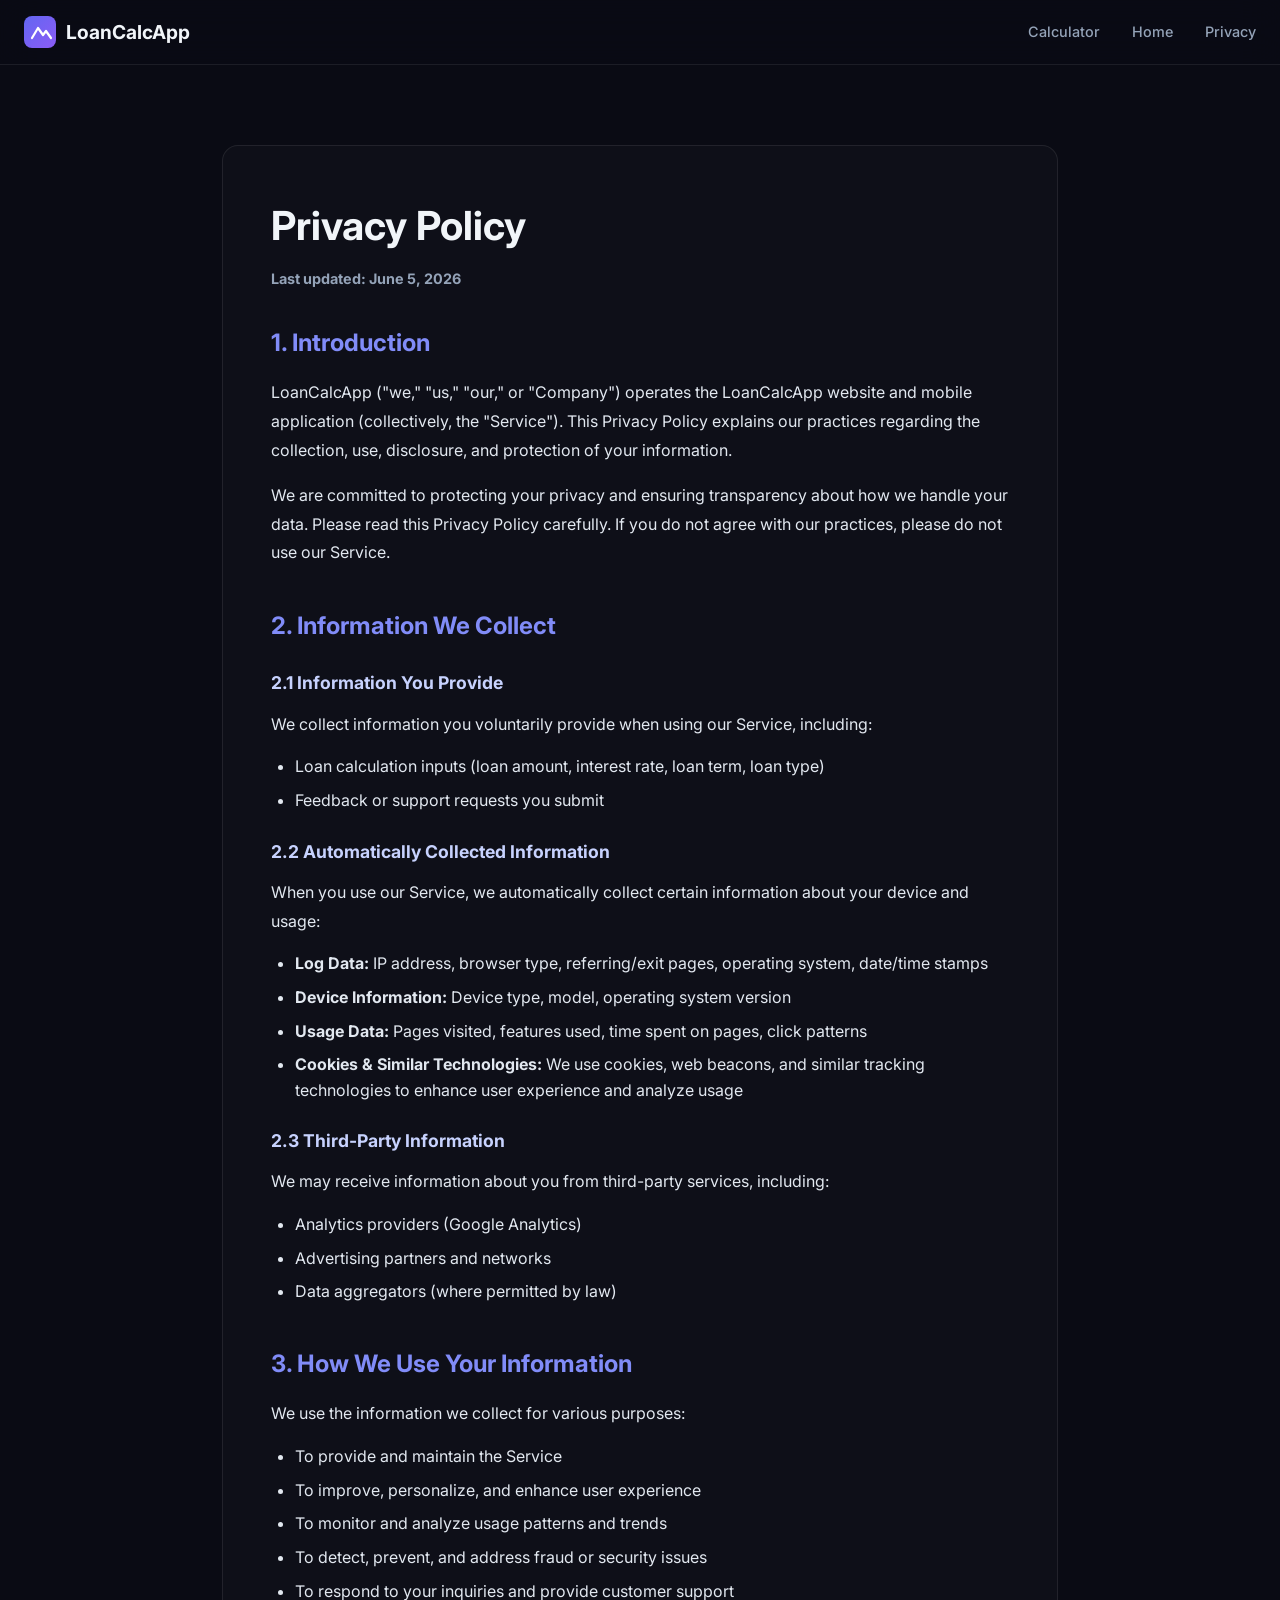
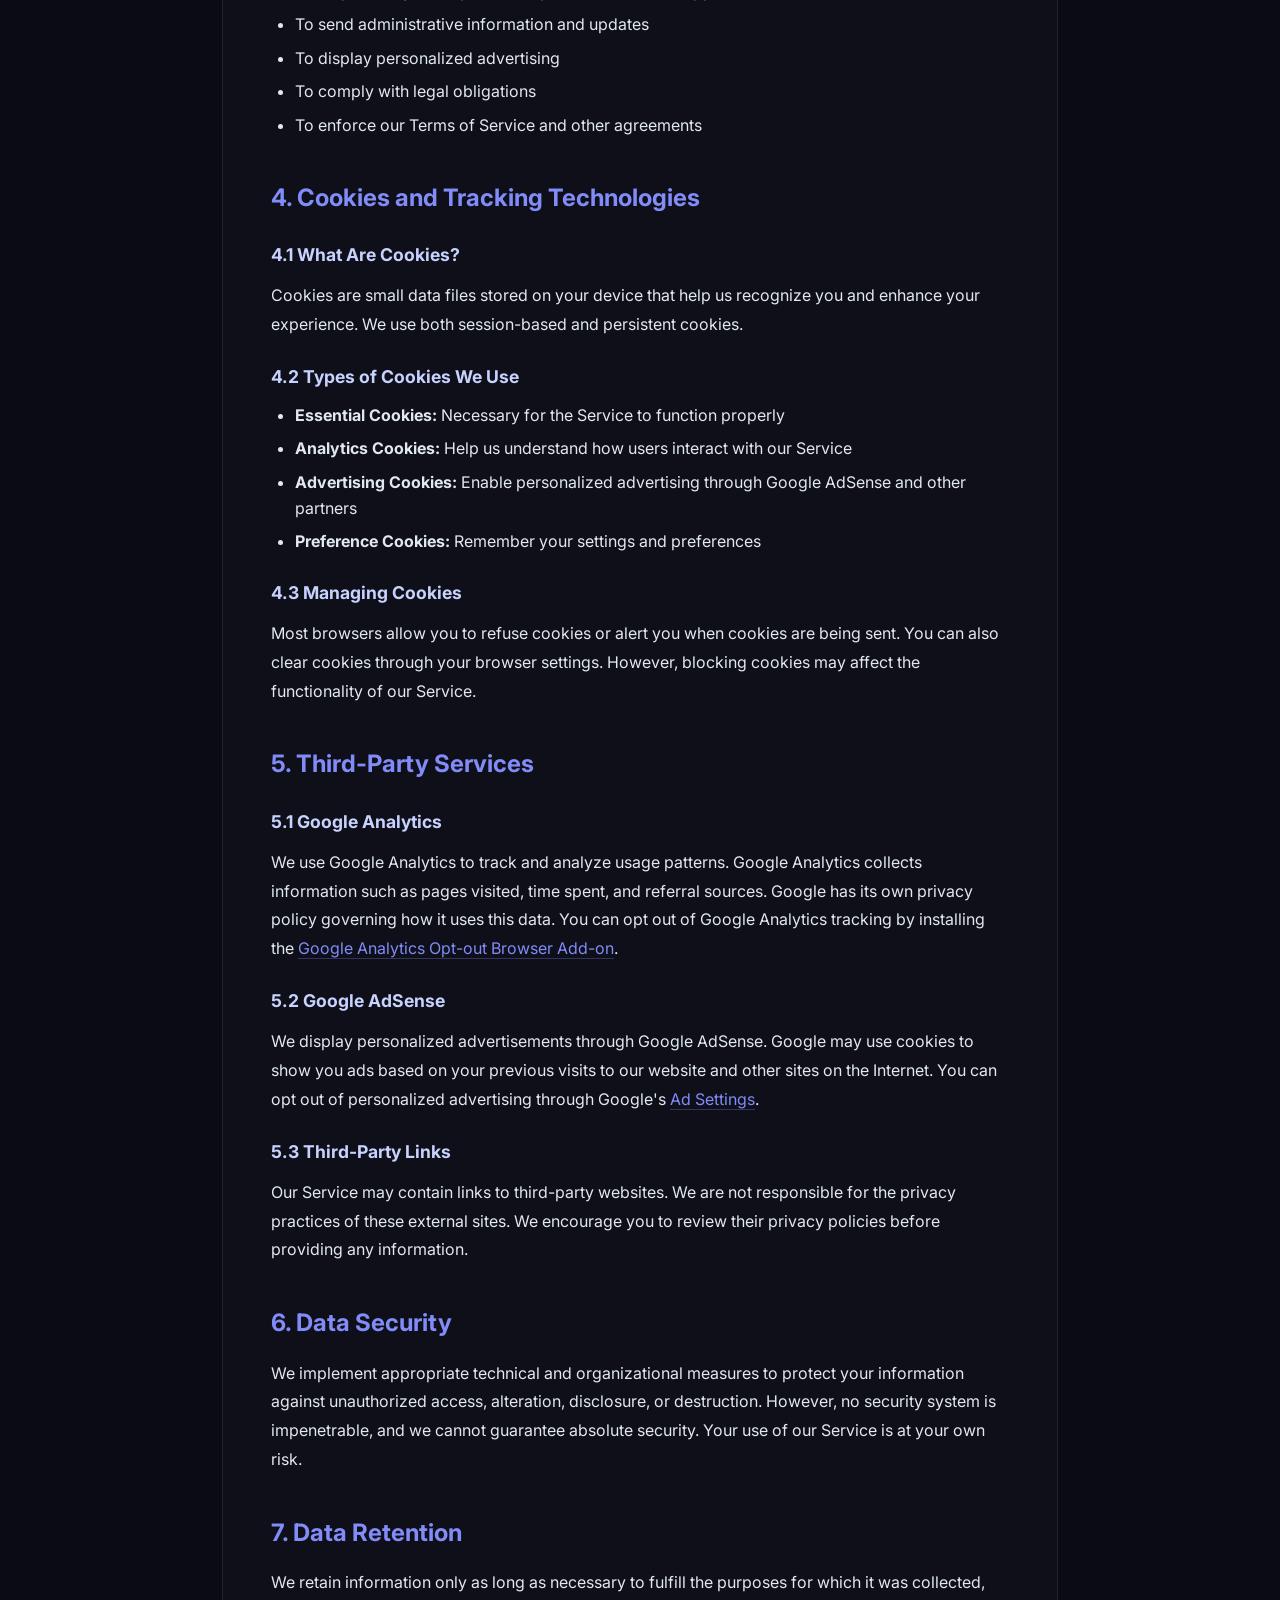
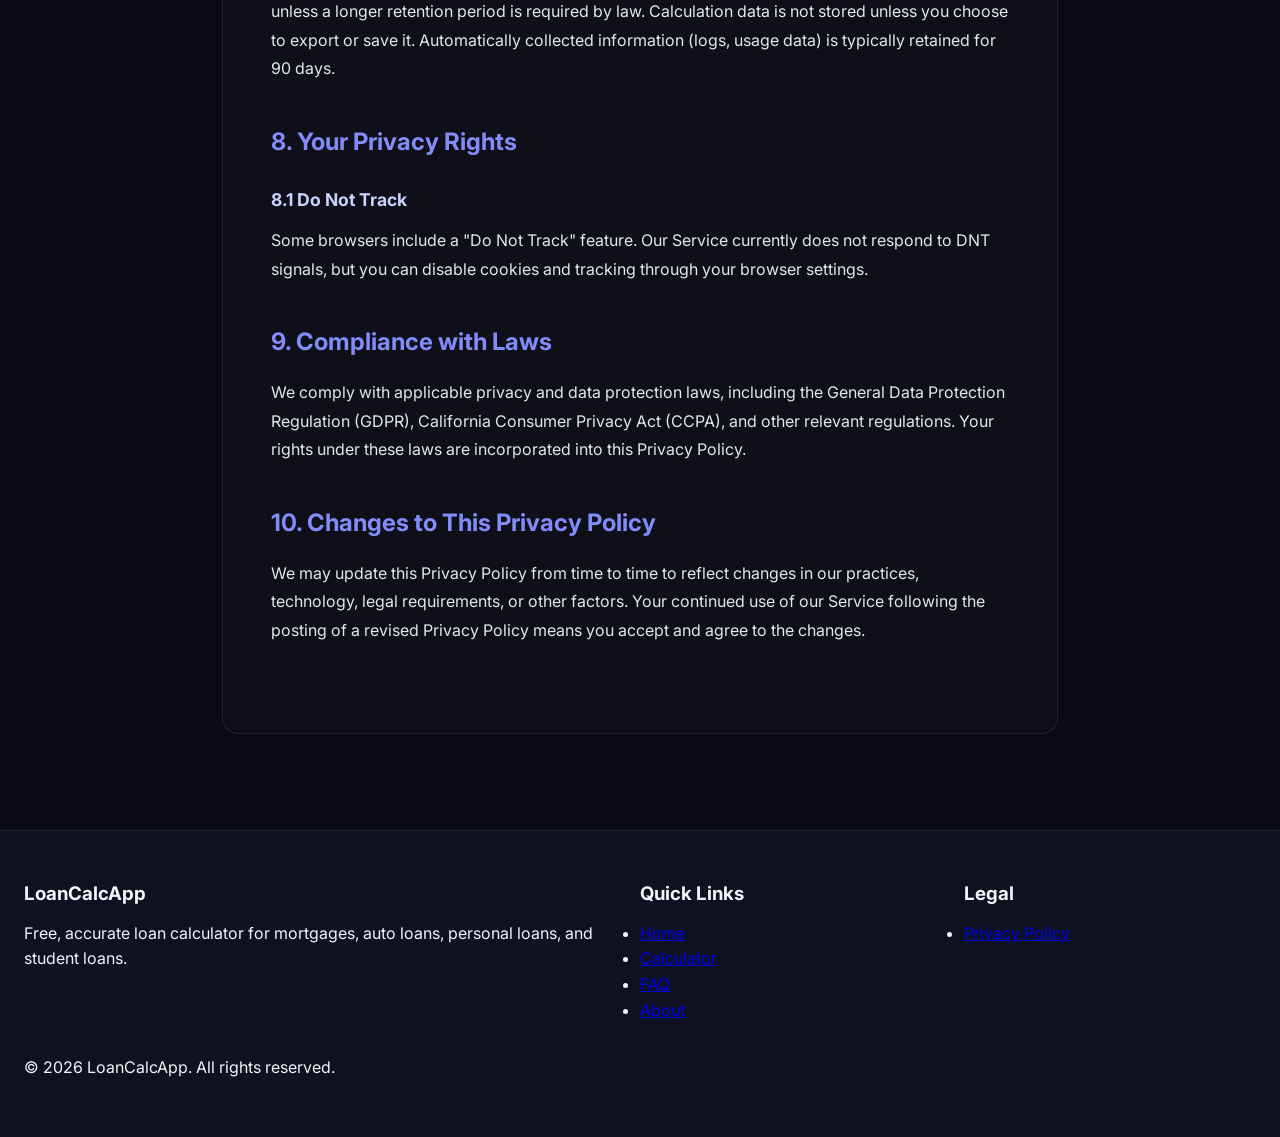
==== commit 1ba18ff3: "chore: apply user's edits to privacy policy" ====
--- a/privacy-policy.html
+++ b/privacy-policy.html
@@ -64,7 +64,6 @@
         <p>We collect information you voluntarily provide when using our Service, including:</p>
         <ul>
           <li>Loan calculation inputs (loan amount, interest rate, loan term, loan type)</li>
-          <li>Contact information if you submit a contact form (name, email address, message)</li>
           <li>Feedback or support requests you submit</li>
         </ul>
 
@@ -140,22 +139,13 @@
 
       <section>
         <h2>7. Data Retention</h2>
-        <p>We retain personal information only as long as necessary to fulfill the purposes for which it was collected, unless a longer retention period is required by law. Calculation data is not stored unless you choose to export or save it. Automatically collected information (logs, usage data) is typically retained for 90 days.</p>
+        <p>We retain information only as long as necessary to fulfill the purposes for which it was collected, unless a longer retention period is required by law. Calculation data is not stored unless you choose to export or save it. Automatically collected information (logs, usage data) is typically retained for 90 days.</p>
       </section>
 
       <section>
         <h2>8. Your Privacy Rights</h2>
         
-        <h3>8.1 Access and Portability</h3>
-        <p>You have the right to access the personal information we hold about you and request a copy in a portable format.</p>
-
-        <h3>8.2 Correction and Deletion</h3>
-        <p>You have the right to request correction of inaccurate information and deletion of your personal data, subject to certain legal exceptions.</p>
-
-        <h3>8.3 Opt-Out</h3>
-        <p>You can opt out of receiving marketing communications and personalized advertising through the settings in your account.</p>
-
-        <h3>8.4 Do Not Track</h3>
+        <h3>8.1 Do Not Track</h3>
         <p>Some browsers include a "Do Not Track" feature. Our Service currently does not respond to DNT signals, but you can disable cookies and tracking through your browser settings.</p>
       </section>
 
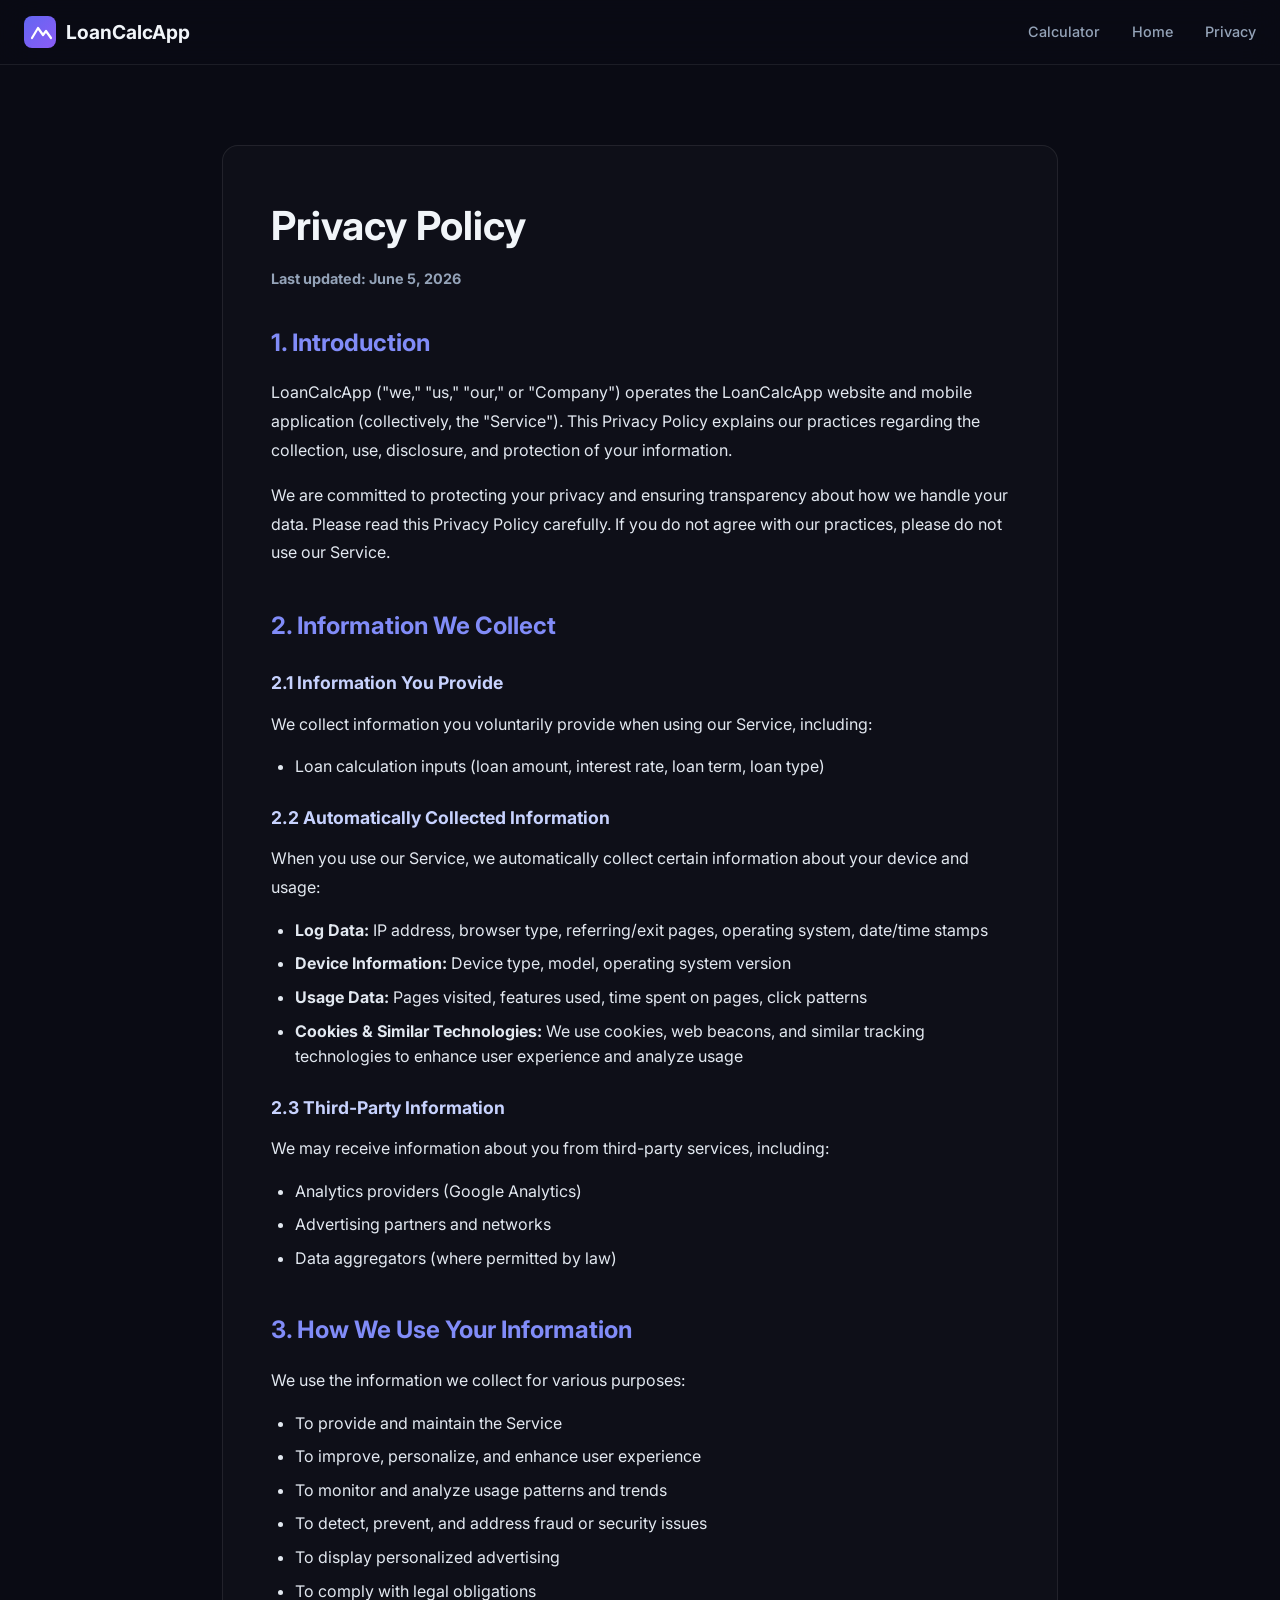
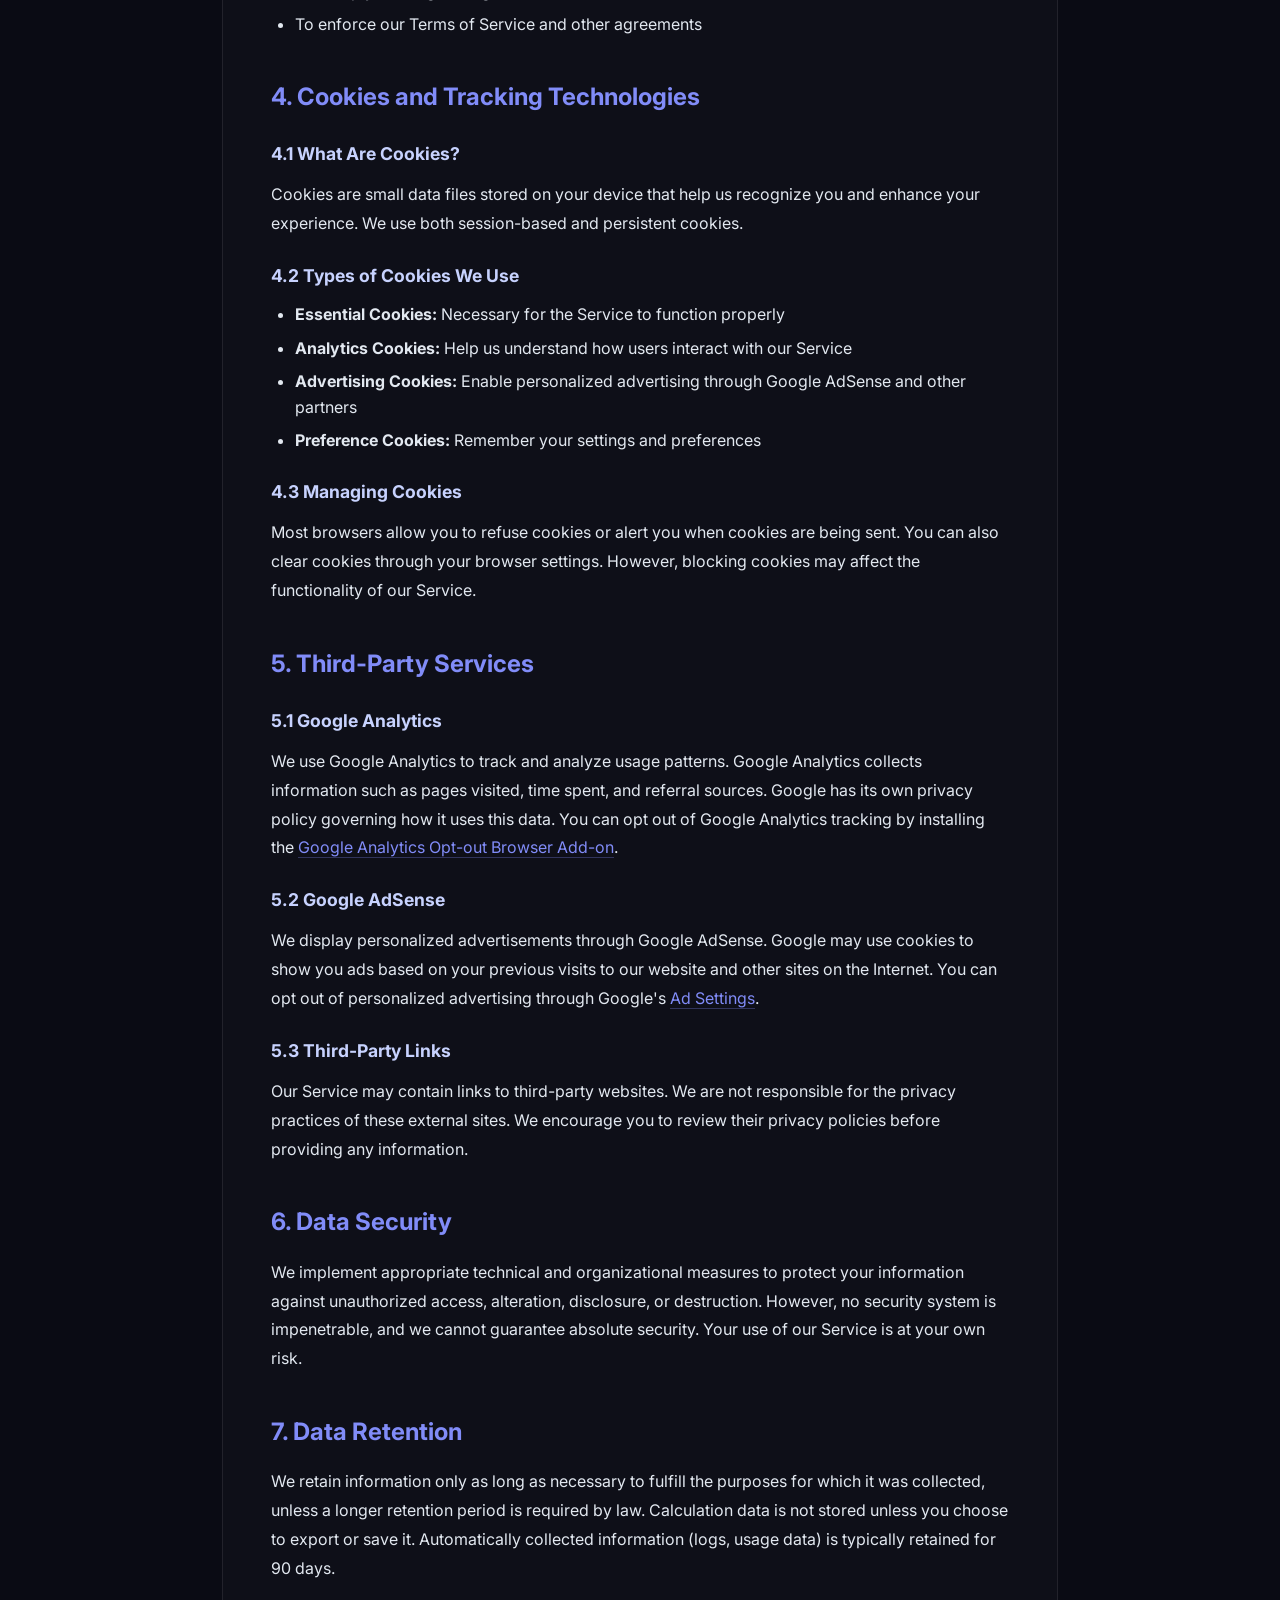
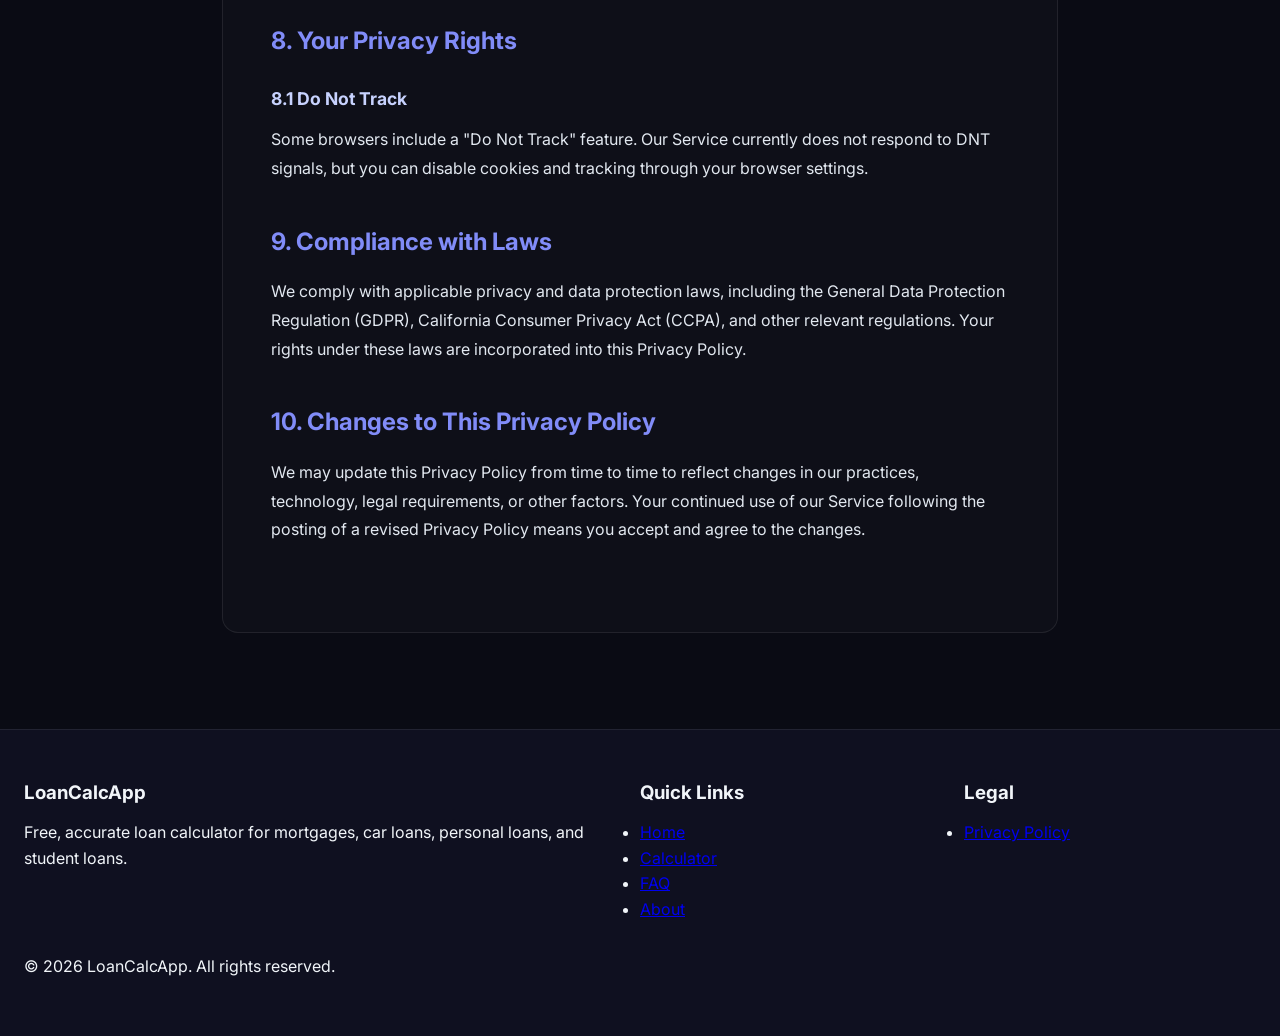
==== commit 399e58aa: "Update privacy policy content and wording Removed feedback and support request information from the " ====
--- a/privacy-policy.html
+++ b/privacy-policy.html
@@ -64,7 +64,6 @@
         <p>We collect information you voluntarily provide when using our Service, including:</p>
         <ul>
           <li>Loan calculation inputs (loan amount, interest rate, loan term, loan type)</li>
-          <li>Feedback or support requests you submit</li>
         </ul>
 
         <h3>2.2 Automatically Collected Information</h3>
@@ -93,8 +92,6 @@
           <li>To improve, personalize, and enhance user experience</li>
           <li>To monitor and analyze usage patterns and trends</li>
           <li>To detect, prevent, and address fraud or security issues</li>
-          <li>To respond to your inquiries and provide customer support</li>
-          <li>To send administrative information and updates</li>
           <li>To display personalized advertising</li>
           <li>To comply with legal obligations</li>
           <li>To enforce our Terms of Service and other agreements</li>
@@ -173,7 +170,7 @@
     <div class="container footer-inner">
       <div class="footer-section">
         <h3>LoanCalcApp</h3>
-        <p>Free, accurate loan calculator for mortgages, auto loans, personal loans, and student loans.</p>
+        <p>Free, accurate loan calculator for mortgages, car loans, personal loans, and student loans.</p>
       </div>
       <div class="footer-section">
         <h3>Quick Links</h3>
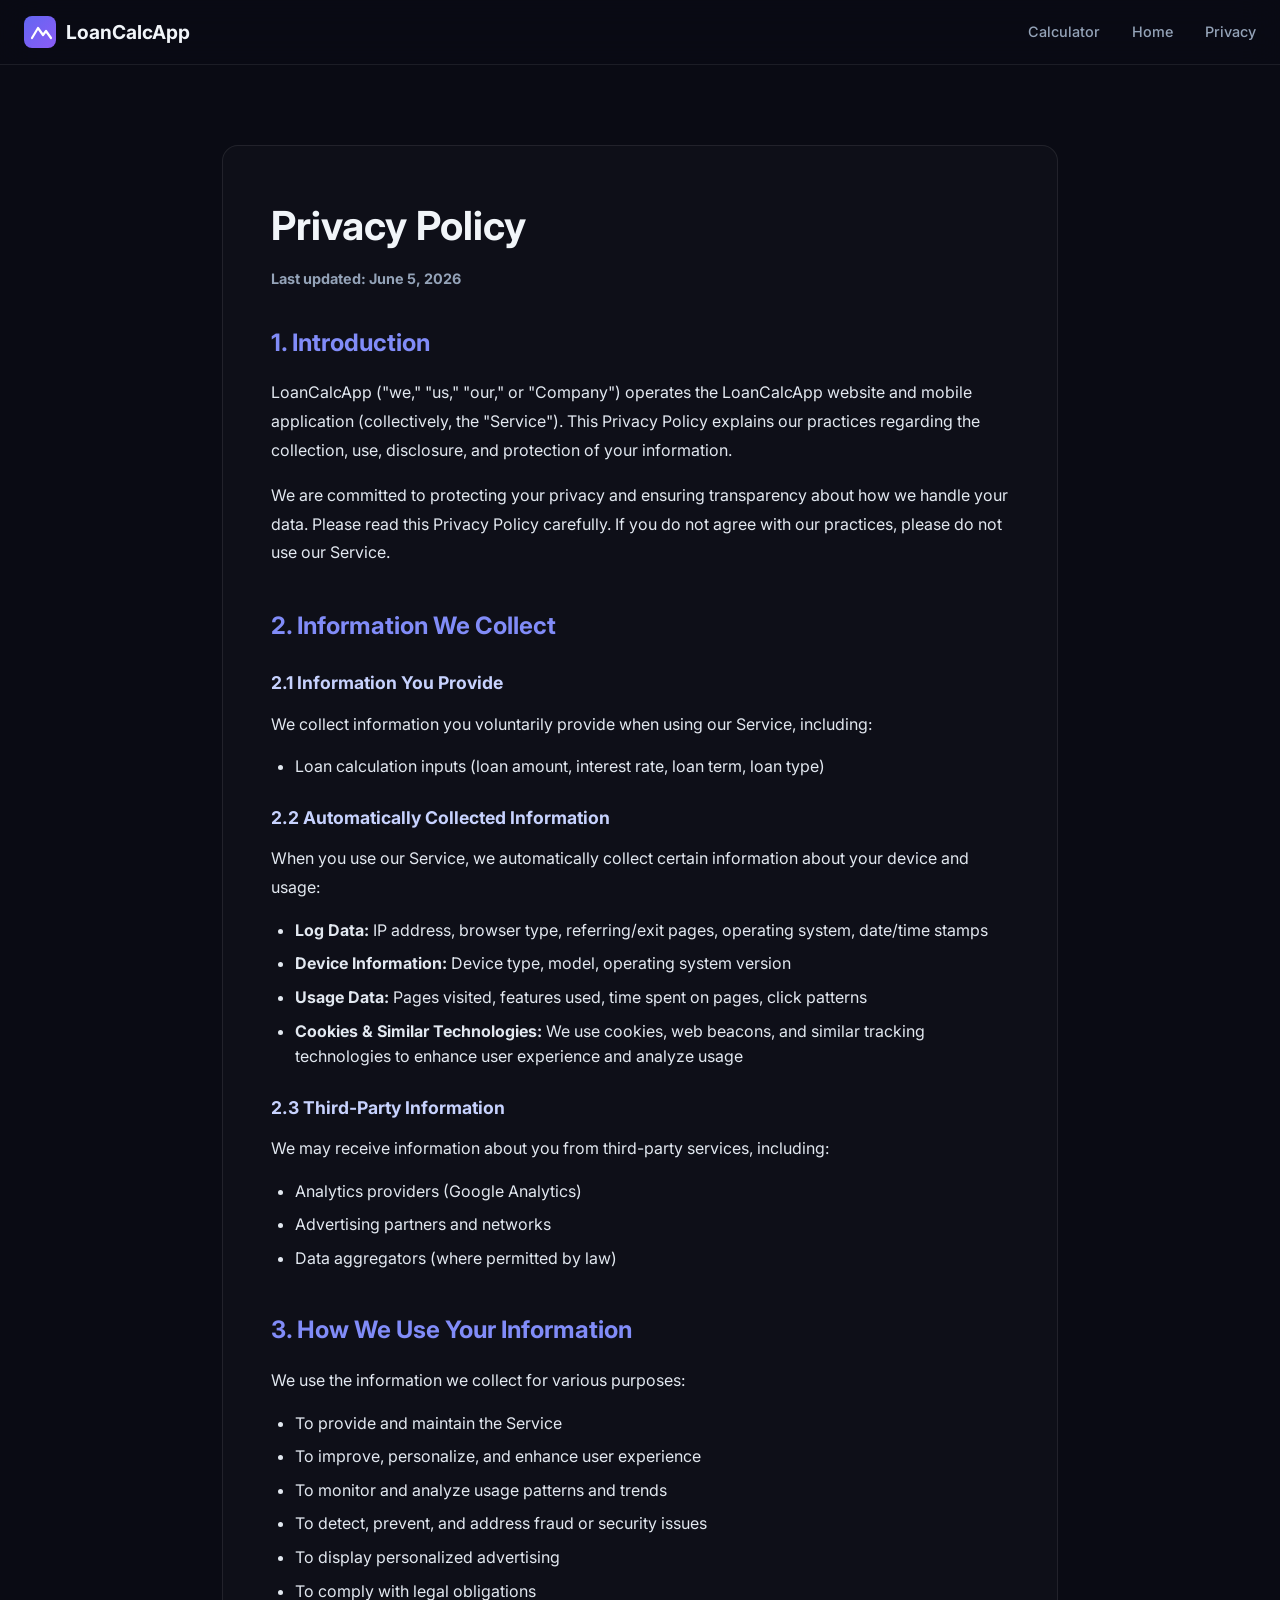
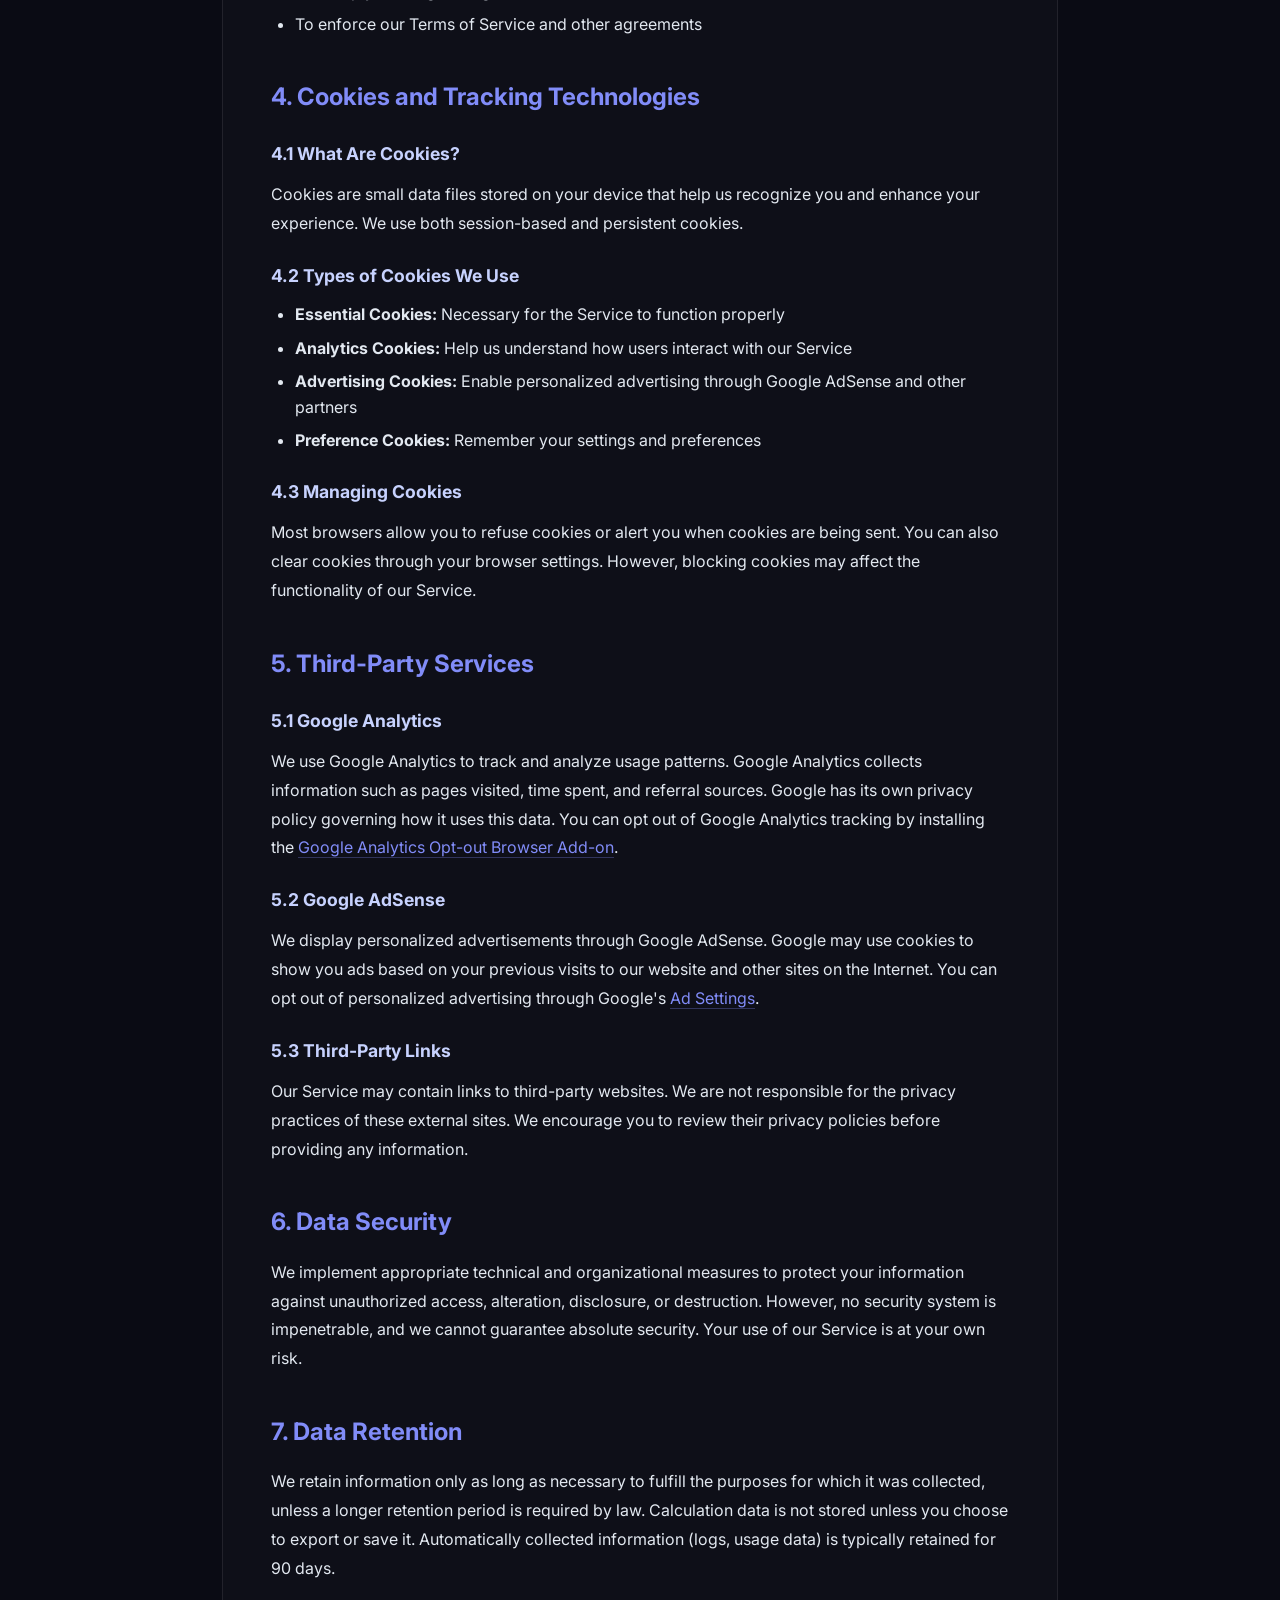
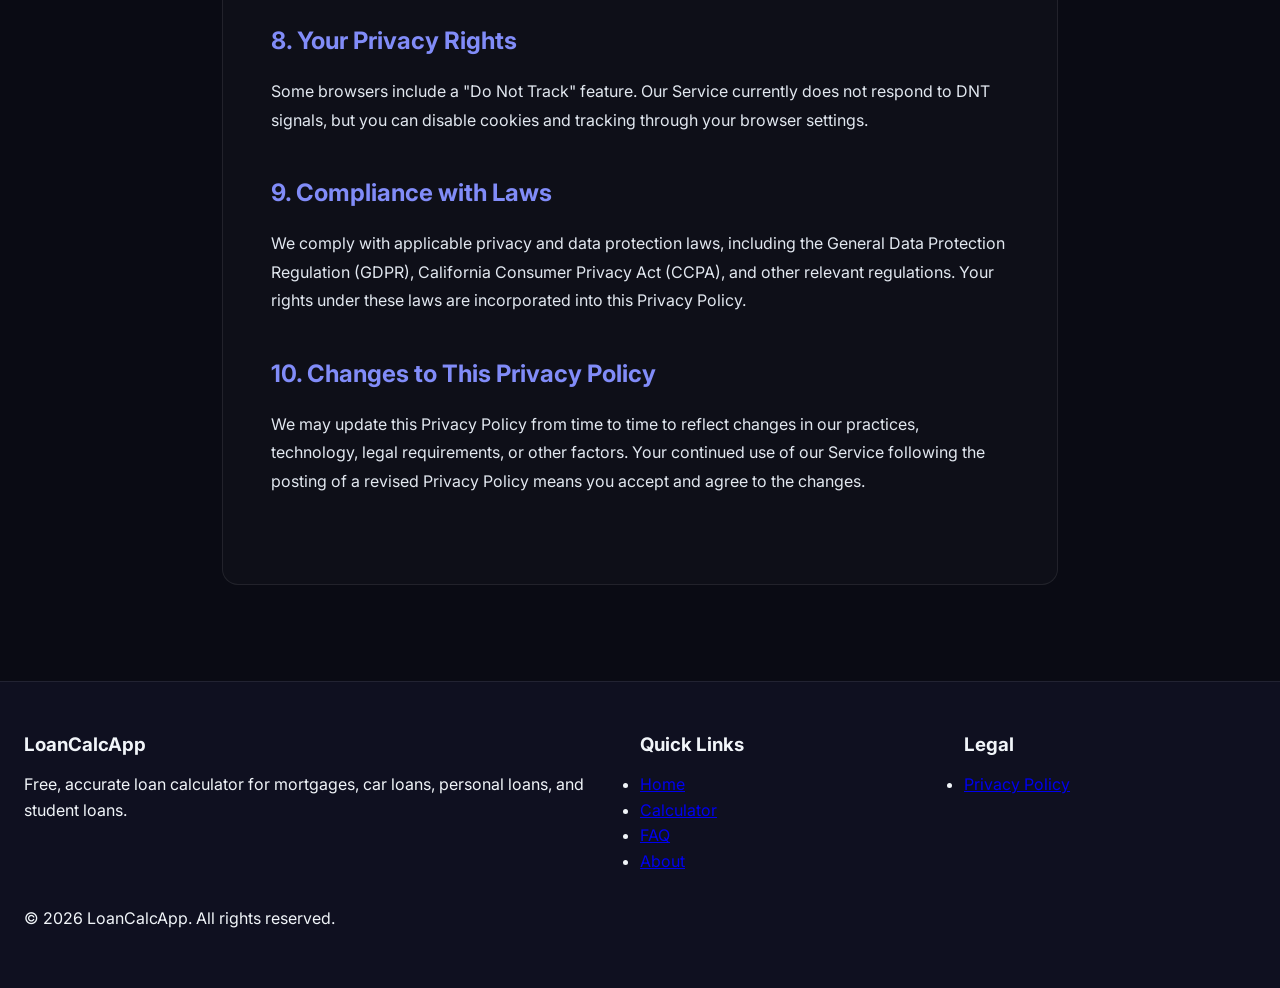
==== commit e5e83231: "Remove 'Do Not Track' section from privacy policy Removed 'Do Not Track' section from privacy policy" ====
--- a/privacy-policy.html
+++ b/privacy-policy.html
@@ -141,8 +141,6 @@
 
       <section>
         <h2>8. Your Privacy Rights</h2>
-        
-        <h3>8.1 Do Not Track</h3>
         <p>Some browsers include a "Do Not Track" feature. Our Service currently does not respond to DNT signals, but you can disable cookies and tracking through your browser settings.</p>
       </section>
 
